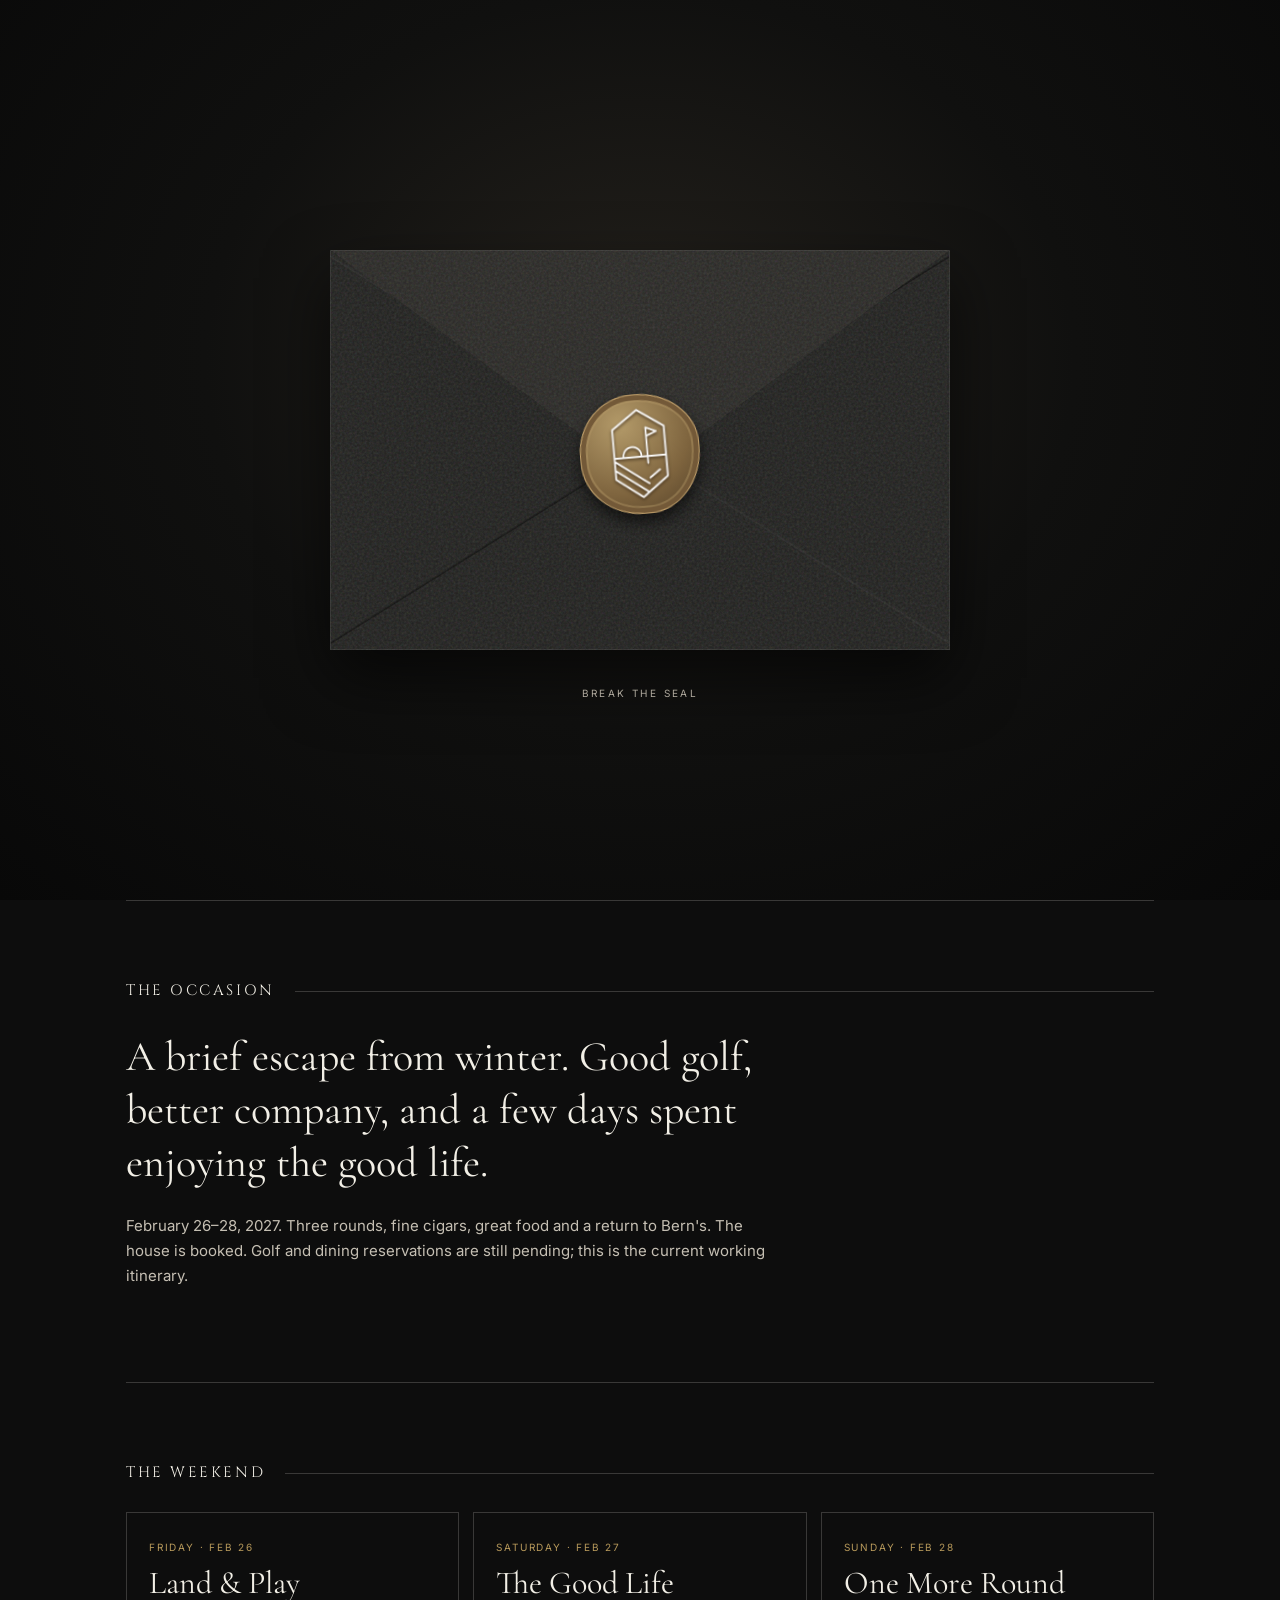
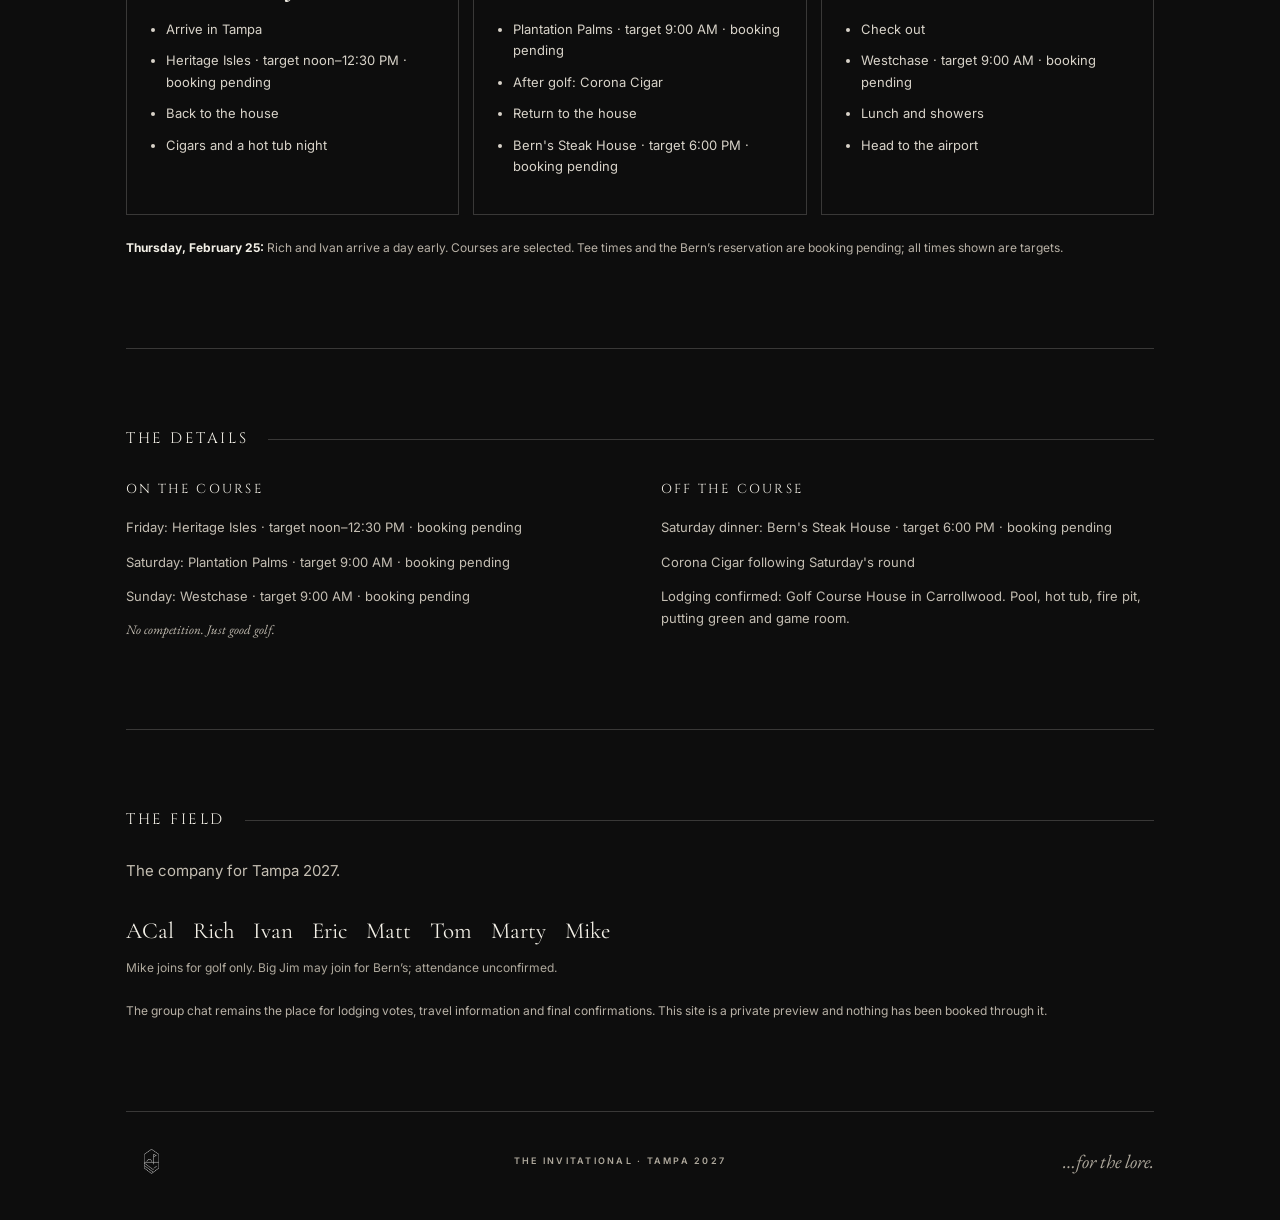
==== index.html @ f351de5d "Add the 19th Hole lore archive and finalize guest details" ====
<!DOCTYPE html>
<html lang="en"><head><meta charset="utf-8"/><meta content="width=device-width, initial-scale=1" name="viewport"/><meta content="#0D0D0D" name="theme-color"/><title>The Invitational · Private Prototype</title><link href="styles.css" rel="stylesheet"/></head><body><section class="intro envelope-intro" id="intro" aria-label="Your invitation">
<div class="envelope-scene">
<div class="envelope" id="envelope"><div class="envelope-back"></div><div class="envelope-flap"></div><div class="envelope-front"></div>
<button class="wax-seal" id="open-envelope" aria-label="Open your invitation" aria-expanded="false" aria-controls="invitation-card"><img src="assets/master-logo-f195ab221714.png" alt="For the Lore Master Logo"/></button></div>
<p class="envelope-hint" id="envelope-hint">Break the seal</p>
<article class="invitation-card" id="invitation-card" tabindex="-1" inert>
<p class="card-salutation" id="card-salutation">Gentlemen,</p>
<p class="card-message">Three rounds. A return to Bern’s.<br/>A few days away with the boys.</p>
<h1>THE INVITATIONAL</h1><p class="card-dates">Tampa · February 26–28, 2027</p>
<p class="card-lore">Another chapter awaits.</p>
<a class="card-explore" href="#invitation">Explore the Weekend <span aria-hidden="true">↗</span></a>
</article></div><noscript><p class="envelope-noscript">Three rounds. A return to Bern’s. A few days away with the boys.<br/><a href="#invitation">Explore the Weekend →</a></p></noscript></section><div aria-hidden="true" id="invitation"></div><section id="invitation-page" aria-label="The Weekend"><div class="shell"><header class="topbar"><a class="brand" href="#invitation"><img alt="" src="assets/master-logo-f195ab221714.png"/><span>For the Lore</span></a><nav aria-label="Main navigation" class="nav"><a aria-current="page" href="#invitation">The Weekend</a><a href="#chronicle">Chronicle</a></nav></header><main><section class="hero"><img alt="For the Lore Master Logo" class="hero-logo" src="assets/master-logo-f195ab221714.png"/><span class="kicker gold">A few days away</span><h1 class="cinzel">THE INVITATIONAL</h1><p class="place cinzel">TAMPA · 2027</p><p class="whisper">…for the lore.</p><p class="scrollhint">February 26–28 · Scroll to explore ↓</p></section><div class="line"></div>
<section class="section"><div class="section-head"><h2>THE OCCASION</h2></div><p class="lead">A brief escape from winter. Good golf, better company, and a few days spent enjoying the good life.</p><p class="sublead">February 26–28, 2027. Three rounds, fine cigars, great food and a return to Bern's. The house is booked. Golf and dining reservations are still pending; this is the current working itinerary.</p></section><div class="line"></div>
<section class="section" id="weekend"><div class="section-head"><h2>THE WEEKEND</h2></div><div class="days"><article class="day"><div class="date">FRIDAY · FEB 26</div><h3>Land &amp; Play</h3><ul><li>Arrive in Tampa</li><li>Heritage Isles · target noon–12:30 PM · booking pending</li><li>Back to the house</li><li>Cigars and a hot tub night</li></ul></article><article class="day"><div class="date">SATURDAY · FEB 27</div><h3>The Good Life</h3><ul><li>Plantation Palms · target 9:00 AM · booking pending</li><li>After golf: Corona Cigar</li><li>Return to the house</li><li>Bern's Steak House · target 6:00 PM · booking pending</li></ul></article><article class="day"><div class="date">SUNDAY · FEB 28</div><h3>One More Round</h3><ul><li>Check out</li><li>Westchase · target 9:00 AM · booking pending</li><li>Lunch and showers</li><li>Head to the airport</li></ul></article></div><p class="note"><strong>Thursday, February 25:</strong> Rich and Ivan arrive a day early. Courses are selected. Tee times and the Bern’s reservation are booking pending; all times shown are targets.</p></section><div class="line"></div>
<section class="section"><div class="section-head"><h2>THE DETAILS</h2></div><div class="overview"><div><h3>ON THE COURSE</h3><p>Friday: Heritage Isles · target noon–12:30 PM · booking pending</p><p>Saturday: Plantation Palms · target 9:00 AM · booking pending</p><p>Sunday: Westchase · target 9:00 AM · booking pending</p><p class="micro">No competition. Just good golf.</p></div><div><h3>OFF THE COURSE</h3><p>Saturday dinner: Bern's Steak House · target 6:00 PM · booking pending</p><p>Corona Cigar following Saturday's round</p><p>Lodging confirmed: Golf Course House in Carrollwood. Pool, hot tub, fire pit, putting green and game room.</p></div></div></section><div class="line"></div>
<section class="section"><div class="section-head"><h2>THE FIELD</h2></div><p class="sublead">The company for Tampa 2027.</p><div class="field"><span>ACal</span><span>Rich</span><span>Ivan</span><span>Eric</span><span>Matt</span><span>Tom</span><span>Marty</span><span>Mike</span><div class="aside">Mike joins for golf only. Big Jim may join for Bern’s; attendance unconfirmed.</div></div><p class="note">The group chat remains the place for lodging votes, travel information and final confirmations. This site is a private preview and nothing has been booked through it.</p></section></main><footer class="footer"><button class="back-nine-seal" type="button" aria-label="For the Lore · tap five times for a little extra"><img src="assets/master-logo-f195ab221714.png" alt=""/></button><span class="secret-status" role="status" aria-live="polite"></span><span class="kicker">THE INVITATIONAL · TAMPA 2027</span><span class="whisper">…for the lore.</span></footer></div></section><div aria-hidden="true" id="chronicle"></div><section aria-label="The Chronicle" class="chronicle chronicle-v2" id="chronicle-page">
<div class="shell">
<header class="topbar"><a class="brand" href="#invitation"><img alt="" src="assets/master-logo-f195ab221714.png"/><span>For the Lore</span></a><nav aria-label="Main navigation" class="nav"><a href="#invitation">The Weekend</a><a aria-current="page" href="#chronicle">Chronicle</a></nav></header>
<main class="chronicle-main">
<header class="chronicle-heading">
<img alt="For the Lore Master Logo" class="chronicle-master" src="assets/master-logo-f195ab221714.png"/>
<h1>The Chronicle</h1>
</header>
<div aria-hidden="true" class="chronicle-rule"><span></span></div>
<div aria-label="Completed golf trips" class="chronicle-timeline">
<article class="chronicle-entry">
<div class="chronicle-datum"><span class="chronicle-year">2026</span><span class="chronicle-city">Tampa</span></div>
<div class="chronicle-details"><div><h2>Courses played</h2><p>Cabot Citrus Farms · Karoo<br/>Lexington Oaks<br/>TPC Tampa Bay</p></div><div><h2>Attendees</h2><p>ACal · Rich · Matt · Tom · Eric · <span class="chronicle-new">Ivan</span><span class="chronicle-guest"> · Mike · Big Jim</span></p></div></div>
</article>
<article class="chronicle-entry">
<div class="chronicle-datum"><span class="chronicle-year">2025</span><span class="chronicle-city">Tampa</span></div>
<div class="chronicle-details"><div><h2>Courses played</h2><p>Dunedin Country Club<br/>Cabot Citrus Farms · Karoo<br/>Fox Hollow Golf Club</p></div><div><h2>Attendees</h2><p>ACal · Rich · Matt · Tom · Eric · Mike · <span class="chronicle-new">Marty Bro</span></p></div></div>
</article>
<article class="chronicle-entry">
<div class="chronicle-datum"><span class="chronicle-year">2024</span><span class="chronicle-city">Tampa</span><span class="chronicle-inaugural">The Inaugural Trip</span></div>
<div class="chronicle-details"><div><h2>Courses played</h2><p>Fox Hollow Golf Club<br/>The Eagles · Lakes<br/>TPC Tampa Bay</p></div><div><h2>Attendees</h2><p><span class="chronicle-new">ACal · Rich · Matt · Tom · Eric · Mike</span></p></div></div>
</article>
</div>
</main>
<footer class="footer"><button class="back-nine-seal" type="button" aria-label="For the Lore · tap five times for a little extra"><img src="assets/master-logo-f195ab221714.png" alt=""/></button><span class="secret-status" role="status" aria-live="polite"></span><span class="kicker">THE CHRONICLE</span></footer>
</div></section><script defer="True" src="main.js"></script></body></html>
---- styles.css ----
@import url('https://fonts.googleapis.com/css2?family=Cinzel:wght@400;500;600&family=Cormorant+Garamond:wght@400;500;600&family=EB+Garamond:ital@0;1&family=Inter:wght@400;500;600&display=swap');
:root{--onyx:#0D0D0D;--ivory:#F2EFE6;--brass:#B89A5B;--muted:#AFA99D;--hairline:rgba(242,239,230,.19)}*{box-sizing:border-box}html{scroll-behavior:smooth}body{margin:0;background:var(--onyx);color:var(--ivory);font:400 15px/1.65 Inter,Arial,sans-serif}button,a{font:inherit}a{color:inherit;text-decoration:none}button{cursor:pointer}a:focus-visible,button:focus-visible{outline:2px solid var(--brass);outline-offset:5px}.serif{font-family:'Cormorant Garamond',Georgia,serif}.cinzel{font-family:Cinzel,Georgia,serif}.whisper{font-family:'EB Garamond',Georgia,serif;font-style:italic}.kicker{text-transform:uppercase;letter-spacing:.25em;font-size:10px;font-weight:600}.gold{color:var(--brass)}.shell{max-width:1080px;margin:auto;padding:0 26px}.topbar{display:flex;justify-content:space-between;align-items:center;padding:24px 0;gap:14px}.brand{display:flex;align-items:center;gap:11px;font-size:11px;letter-spacing:.19em;text-transform:uppercase}.brand img{width:28px;height:28px;object-fit:contain}.nav{display:flex;gap:23px;font-size:11px;text-transform:uppercase;letter-spacing:.15em}.nav a{opacity:.6}.nav a[aria-current=page],.nav a:hover{opacity:1}.hero{min-height:calc(100svh - 76px);display:flex;flex-direction:column;align-items:center;justify-content:center;text-align:center;padding:54px 0 85px;position:relative}.hero::before{content:'';position:absolute;inset:0;pointer-events:none;background:radial-gradient(ellipse at 50% 42%,rgba(191,154,91,.075),transparent 49%)}.hero>*{z-index:1}.hero-logo{width:clamp(125px,22vw,192px);height:auto;filter:drop-shadow(0 10px 40px rgba(255,255,255,.04));margin-bottom:26px}.hero h1{font-size:clamp(30px,5.6vw,68px);font-weight:400;letter-spacing:.11em;line-height:1.25;margin:12px 0 6px}.hero .place{font-size:clamp(15px,2vw,19px);letter-spacing:.37em;margin:9px 0 32px}.hero .whisper{font-size:26px;color:var(--ivory);opacity:.8}.scrollhint{position:absolute;bottom:30px;left:50%;transform:translateX(-50%);font-size:10px;letter-spacing:.22em;color:var(--muted);text-transform:uppercase}.line{height:1px;background:var(--hairline)}.section{padding:78px 0}.section-head{display:flex;align-items:center;gap:20px;margin-bottom:27px}.section-head h2{font-family:Cinzel,Georgia,serif;font-size:15px;font-weight:400;letter-spacing:.17em;margin:0;white-space:nowrap}.section-head:after{content:'';height:1px;background:var(--hairline);flex:1}.lead{font:400 clamp(28px,4vw,42px)/1.26 'Cormorant Garamond',Georgia,serif;max-width:720px;margin:0 0 25px}.sublead{color:#C5BFB3;max-width:640px}.days{display:grid;grid-template-columns:repeat(3,1fr);gap:14px}.day{border:1px solid var(--hairline);padding:26px 22px 27px;min-height:285px}.day .date{font-size:10px;letter-spacing:.18em;color:var(--brass)}.day h3{font:400 32px/1.12 'Cormorant Garamond',Georgia,serif;margin:9px 0 18px}.day ul{margin:0;padding-left:17px;color:#D8D3C9;font-size:13px}.day li{margin:10px 0}.note{font-size:12px;color:#B8B1A6;margin-top:23px}.note strong{color:var(--ivory)}.overview{display:grid;grid-template-columns:1fr 1fr;gap:42px}.overview h3{font-family:Cinzel,Georgia,serif;font-size:13px;letter-spacing:.17em;font-weight:400;margin:0 0 17px}.overview p{margin:0 0 13px;color:#C4BEB3;font-size:13px}.options{display:grid;grid-template-columns:repeat(3,1fr);gap:10px}.option{border-top:1px solid rgba(184,154,91,.55);padding:15px 0}.option b{font-size:12px;color:var(--ivory);font-weight:500}.option span{display:block;color:var(--muted);font-size:12px}.micro{font:italic 22px 'EB Garamond',Georgia,serif;color:var(--ivory)}.field{padding:18px 0 0;display:flex;flex-wrap:wrap;gap:8px 19px}.field span{font:400 23px 'Cormorant Garamond',Georgia,serif}.field .aside{width:100%;font-size:12px;color:var(--muted);margin-top:5px}.footer{display:flex;justify-content:space-between;align-items:center;border-top:1px solid var(--hairline);padding:24px 0 33px;color:var(--muted);gap:12px}.footer .whisper{font-size:19px}.footer .kicker{font-size:9px}.intro{position:fixed;inset:0;background:#080808;z-index:20;display:flex;align-items:center;justify-content:center;text-align:center;transition:opacity .75s ease,visibility .75s ease}.intro.hide{opacity:0;visibility:hidden;pointer-events:none}.intro-content{padding:25px}.intro .trigger{background:none;color:var(--ivory);border:1px solid rgba(242,239,230,.35);padding:15px 24px;letter-spacing:.19em;text-transform:uppercase;font-size:11px;margin-top:32px}.intro .trigger:hover{border-color:var(--brass);color:var(--brass)}.intro-logo{width:115px;height:115px;opacity:.88}.intro-caption{font-size:11px;letter-spacing:.24em;color:#B5AFA4;margin-top:10px}.intro .whisper{font-size:22px}.intro.revealing .intro-logo{animation:logoShow 1.35s ease both}.intro.revealing .intro-caption{opacity:0}.intro.revealing .trigger{opacity:0;pointer-events:none}@keyframes logoShow{0%{opacity:0;transform:scale(.85)}100%{opacity:1;transform:scale(1)}}.chronicle{background:var(--ivory);color:var(--onyx)}.chronicle .nav a{color:var(--onyx)}.chronicle .topbar{border-bottom:1px solid #D5D0C5}.chronicle .section-head:after{background:#CEC7BA}.chronicle .footer{border-color:#D5D0C5;color:#6C685F}.chronicle-hero{text-align:center;padding:75px 0 65px}.chronicle-hero img{width:106px;height:106px}.chronicle-hero h1{font:400 clamp(44px,6vw,68px) 'Cormorant Garamond',Georgia,serif;margin:13px 0 4px}.chronicle-hero p{color:#706B62;font:italic 22px 'EB Garamond',Georgia,serif}.timeline{border-top:1px solid #B9A98F;display:grid;grid-template-columns:repeat(3,minmax(0,1fr));gap:34px;padding-top:34px;margin-bottom:110px}.entry{position:relative;padding-left:4px}.entry:before{content:'';position:absolute;width:1px;background:#B9A98F;height:34px;top:-34px;left:10px}.year{font:400 30px Cinzel,Georgia,serif;letter-spacing:.09em}.city{font:italic 31px 'Cormorant Garamond',Georgia,serif;margin:4px 0 22px}.entry h3{font-size:9px;letter-spacing:.19em;color:#7C756A;font-weight:600;text-transform:uppercase;margin:25px 0 8px}.entry p{font-size:13px;line-height:1.9;margin:0}.entry .attendees{display:flex;flex-wrap:wrap;column-gap:9px}.first{color:#95753C}.legend{color:#786E5D;font-size:11px;margin-bottom:65px}.placeholder{color:#958F84;font-style:italic}.chronicle .brand{color:var(--onyx)}@media(max-width:650px){.shell{padding:0 21px}.topbar{padding:19px 0}.brand span{display:none}.nav{gap:17px;font-size:10px}.hero{min-height:calc(100svh - 65px);padding:40px 0 80px}.hero-logo{width:155px}.hero h1{font-size:clamp(27px,7.2vw,39px);letter-spacing:.075em}.hero .place{font-size:12px;letter-spacing:.25em}.hero .whisper{font-size:22px}.section{padding:53px 0}.days{grid-template-columns:1fr}.day{min-height:0;padding:24px}.day h3{font-size:34px}.overview{grid-template-columns:1fr;gap:30px}.options{grid-template-columns:1fr}.option{padding:11px 0}.chronicle-hero{padding:61px 0 60px}.chronicle-hero img{width:92px;height:92px}.timeline{display:block;border-top:0;border-left:1px solid #B9A98F;margin-left:9px;padding:0 0 0 25px;margin-bottom:65px}.entry{padding:0 0 53px 0}.entry:before{width:11px;height:11px;border-radius:50%;border:1px solid #B89A5B;background:var(--ivory);top:9px;left:-31px}.entry h3{margin:20px 0 6px}.entry .attendees{max-width:310px}.footer{flex-wrap:wrap}.section-head h2{font-size:12px}}@media(prefers-reduced-motion:reduce){*,*:before,*:after{scroll-behavior:auto!important;animation:none!important;transition:none!important}}

/* Self-contained, script-free navigation and reveal fallback */
#invitation-page, #chronicle-page {display:none}
#invitation-page {display:block}
body:has(#chronicle:target) {background:var(--ivory);color:var(--onyx)}
body:has(#chronicle:target) #invitation-page {display:none}
body:has(#chronicle:target) #chronicle-page {display:block}
body:not(:has(#chronicle:target)) #chronicle-page {display:none}
body:has(#invitation:target) .intro, body:has(#chronicle:target) .intro {opacity:0; visibility:hidden;pointer-events:none}
.intro .trigger {display:inline-block; border-radius:0}
#chronicle-page .topbar {border-bottom:1px solid #D5D0C5}
#chronicle-page .section-head:after {background:#CEC7BA}
#chronicle-page .footer {border-color:#D5D0C5;color:#6C685F}
#chronicle-page .nav a, #chronicle-page .brand {color:var(--onyx)}
#chronicle-page .nav a {opacity:.6}
#chronicle-page .nav a[href='#chronicle'] {opacity:1}
#invitation-page .nav a[href='#invitation'] {opacity:1}
body:has(#chronicle:target) .intro {display:none}

/* Chronicle V2: scoped changes, approved Invitation untouched. */
body:has(#chronicle:target){background:#0D0D0D;color:#F2EFE6}
.chronicle-v2{background:#0D0D0D;color:#F2EFE6;min-height:100vh}
.chronicle-v2 .topbar{border-bottom:1px solid rgba(242,239,230,.14)!important}
.chronicle-v2 .brand,.chronicle-v2 .nav a{color:#F2EFE6!important}
.chronicle-v2 .nav a[href="#chronicle"]{opacity:1}
.chronicle-v2 .footer{border-color:rgba(242,239,230,.17)!important;color:#AFA99D!important}
.chronicle-main{max-width:900px;margin:0 auto}
.chronicle-heading{text-align:center;padding:clamp(65px,11vw,124px) 0 62px}
.chronicle-master{display:block;width:clamp(95px,15vw,133px);height:auto;max-height:140px;object-fit:contain;margin:0 auto 33px}
.chronicle-heading h1{font-family:'Cormorant Garamond',Georgia,serif;font-size:clamp(52px,8vw,91px);line-height:1.05;font-weight:400;letter-spacing:-.028em;margin:0;color:#F2EFE6}
.chronicle-whisper{font:italic 23px/1.3 'EB Garamond',Georgia,serif;color:#BEB9AF;margin:17px 0 0;letter-spacing:.005em}
.chronicle-rule{height:1px;background:linear-gradient(to right,transparent 0%,rgba(184,154,91,.7) 12%,rgba(184,154,91,.7) 44%,transparent 44%,transparent 56%,rgba(184,154,91,.7) 56%,rgba(184,154,91,.7) 88%,transparent 100%);max-width:640px;margin:0 auto 58px;position:relative}
.chronicle-rule span{position:absolute;left:50%;top:50%;transform:translate(-50%,-50%);width:7px;height:7px;background:#B89A5B;rotate:45deg}
.chronicle-timeline{border-left:1px solid rgba(184,154,91,.77);margin:0 0 0 76px;padding:0 0 0 53px}
.chronicle-entry{position:relative;display:grid;grid-template-columns:minmax(190px, .7fr) minmax(220px,1fr);gap:28px 50px;padding:0 0 64px;margin-bottom:49px;border-bottom:1px solid rgba(242,239,230,.14)}
.chronicle-entry:last-child{margin-bottom:0;border-bottom:0;padding-bottom:35px}
.chronicle-entry::before{content:'';position:absolute;top:17px;left:-60px;width:11px;height:11px;border-radius:50%;background:#B89A5B;border:2px solid #0D0D0D;outline:1px solid #B89A5B}
.chronicle-datum{display:flex;flex-direction:column;align-items:start;gap:4px}
.chronicle-year{font:400 clamp(52px,6.8vw,84px)/1.04 'Cormorant Garamond',Georgia,serif;letter-spacing:-.015em;color:#F2EFE6}
.chronicle-city{font:400 17px/1.4 Cinzel,Georgia,serif;letter-spacing:.2em;text-transform:uppercase;color:#F2EFE6}
.chronicle-details{display:flex;flex-direction:column;gap:26px;padding-top:10px}
.chronicle-details h2{font:500 10px/1.6 Inter,Arial,sans-serif;letter-spacing:.25em;text-transform:uppercase;color:#B89A5B;margin:0 0 7px}
.chronicle-details p{font:400 clamp(19px,2vw,23px)/1.38 'Cormorant Garamond',Georgia,serif;color:#F2EFE6;margin:0}
.chronicle-v2 .chronicle-guest{color:#A29C91;font-family:'EB Garamond',Georgia,serif;font-style:italic;font-weight:400;white-space:nowrap}
.chronicle-v2 .chronicle-unconfirmed{color:#A29C91;font-style:italic;font-family:'EB Garamond',Georgia,serif;font-size:18px;letter-spacing:0;text-transform:none}
.chronicle-footnote{max-width:730px;margin:35px 0 85px 129px;color:#AAA397;font:400 12px/1.7 Inter,Arial,sans-serif}
.brass-tick{display:inline-block;width:6px;height:6px;border-radius:50%;background:#B89A5B;margin-right:9px;vertical-align:middle}
@media (max-width:700px){
 .chronicle-heading{padding:76px 0 58px}.chronicle-master{width:101px;margin-bottom:30px}.chronicle-heading h1{font-size:clamp(54px,12vw,71px)}.chronicle-whisper{font-size:22px}
 .chronicle-rule{margin-bottom:56px}
 .chronicle-timeline{margin-left:12px;padding-left:29px}
 .chronicle-entry{display:block;padding-bottom:43px;margin-bottom:43px}
 .chronicle-entry::before{top:16px;left:-36px;width:10px;height:10px}
 .chronicle-year{font-size:clamp(62px,16vw,82px)}.chronicle-city{font-size:14px;letter-spacing:.21em;margin-top:3px}
 .chronicle-details{gap:24px;padding-top:33px}
 .chronicle-details h2{font-size:10px;margin-bottom:7px}.chronicle-details p{font-size:24px}
 .chronicle-footnote{margin:28px 0 75px 41px;max-width:310px}
}
@media(max-width:360px){.chronicle-heading h1{font-size:49px}.chronicle-timeline{margin-left:7px;padding-left:24px}.chronicle-entry::before{left:-31px}.chronicle-details p{font-size:22px}}

.chronicle-v2 .chronicle-new{color:#B89A5B}
.chronicle-v2 .chronicle-inaugural{color:#B89A5B;font:italic 400 19px/1.2 'EB Garamond',Georgia,serif;margin-top:5px}
/* Envelope and note card */
.envelope-intro{overflow-y:auto;perspective:1400px;background:radial-gradient(ellipse at 50% 40%,#24211c 0%,#10100f 48%,#080808 100%);padding:32px 20px;display:grid;place-items:center}
.envelope-scene{position:relative;width:min(100%,620px);min-height:540px;display:grid;place-items:center;isolation:isolate}
.envelope{position:absolute;width:100%;aspect-ratio:1.55;filter:drop-shadow(0 28px 32px #0009);transition:transform 1s ease,opacity .8s ease}
.envelope-back,.envelope-front,.envelope-flap{position:absolute;inset:0;background-color:#191918;background-image:url("data:image/svg+xml,%3Csvg viewBox='0 0 180 180' xmlns='http://www.w3.org/2000/svg'%3E%3Cfilter id='n'%3E%3CfeTurbulence type='fractalNoise' baseFrequency='.9' numOctaves='3' stitchTiles='stitch'/%3E%3C/filter%3E%3Crect width='100%25' height='100%25' opacity='.14' filter='url(%23n)'/%3E%3C/svg%3E");border:1px solid #ffffff12}
.envelope-back{border-radius:3px;background-color:#101010}
.envelope-front{clip-path:polygon(0 0,50% 54%,100% 0,100% 100%,0 100%);background-color:#20201e;z-index:2}
.envelope-front:after{content:'';position:absolute;inset:0;background:linear-gradient(32deg,transparent 49.8%,#ffffff0b 50%,transparent 50.3%),linear-gradient(-32deg,transparent 49.8%,#0006 50%,transparent 50.3%)}
.envelope-flap{clip-path:polygon(0 0,100% 0,50% 57%);z-index:3;transform-origin:top;transition:transform .85s ease .2s;backface-visibility:hidden;background-color:#292825}
.wax-seal{position:absolute;z-index:4;left:50%;top:51%;transform:translate(-50%,-50%) rotate(-5deg);width:clamp(88px,19vw,120px);aspect-ratio:1;border:1px solid #c3a16b;border-radius:46% 51% 45% 50% / 48% 44% 53% 46%;background:radial-gradient(circle at 35% 24%,#b39a69,#7e643e 60%,#503e27);box-shadow:inset 0 0 0 5px #735938,inset 0 0 0 7px #b59a6670,0 8px 16px #0009;display:grid;place-items:center;transition:transform .4s ease,opacity .4s ease;padding:17px}
.wax-seal img{display:block;width:100%;height:auto;mix-blend-mode:multiply}
.wax-seal:hover{transform:translate(-50%,-50%) rotate(-5deg) scale(1.045)}
.wax-seal:focus-visible{outline:2px solid var(--ivory);outline-offset:7px}
.envelope-hint{position:absolute;top:calc(50% + min(24vw,225px));font-size:10px;letter-spacing:.24em;text-transform:uppercase;color:#afa99d;transition:opacity .3s}
.invitation-card{position:relative;z-index:5;width:min(100%,470px);padding:48px 26px 40px;background:#eee8da;color:#26251f;box-shadow:0 24px 70px #0008,inset 0 0 0 9px #eee8da,inset 0 0 0 10px #b89a5b66;opacity:0;visibility:hidden;transform:translateY(65px) scale(.9);transition:opacity .8s ease .6s,transform 1s cubic-bezier(.2,.7,.2,1) .5s,visibility 0s .6s;outline:none;text-align:center}
.card-salutation{font:italic 25px 'EB Garamond',Georgia,serif;margin:0 0 28px}
.card-message{font:400 23px/1.45 'Cormorant Garamond',Georgia,serif;margin:0 0 32px}
.invitation-card h1{font:400 clamp(20px,5.4vw,29px)/1.4 Cinzel,Georgia,serif;letter-spacing:.09em;margin:0 0 12px}
.card-dates{font-size:10px;letter-spacing:.12em;text-transform:uppercase;margin:0}
.card-lore{font:italic 23px 'EB Garamond',Georgia,serif;margin:32px 0}
.card-explore{display:inline-block;border-bottom:1px solid #9a7a43;padding:10px 0;font-size:10px;letter-spacing:.15em;text-transform:uppercase}
.card-explore span{margin-left:8px}
.opened .wax-seal{opacity:0;transform:translate(-50%,-30%) rotate(10deg) scale(.8);pointer-events:none}
.opened .envelope-flap{transform:rotateX(180deg)}
.opened .envelope{transform:translateY(85px) scale(.94);opacity:.25;transition-delay:.5s}
.opened .envelope-hint{opacity:0}
.opened .invitation-card{opacity:1;visibility:visible;transform:translateY(0) scale(1)}
.envelope-noscript{position:relative;z-index:6;color:var(--ivory);background:#101010;padding:20px;text-align:center}
.envelope-noscript a{text-decoration:underline}
@media(max-width:480px){.envelope-scene{min-height:510px}.invitation-card{padding:40px 22px 34px}.card-message{font-size:22px}.envelope-hint{top:calc(50% + 34vw)}}
@media(prefers-reduced-motion:reduce){.envelope-intro *{transition-delay:0s!important;transition-duration:0s!important}}
.wax-seal img{mix-blend-mode:normal;filter:drop-shadow(0 1px 1px #3d2c19);width:100%;height:100%;object-fit:contain}
body:has(.envelope-intro):not(:has(#invitation:target)):not(:has(#chronicle:target)){overflow:hidden}
.wax-seal img{transform:scale(1.5)}
.envelope-scene{width:min(620px,calc(100vw - 40px))}
/* On phones, one divider between sections keeps headings uncluttered. */
@media(max-width:650px){.section-head:after{display:none}}

/* The Back Nine */
.back-nine-seal{border:0;background:transparent;padding:8px;display:grid;place-items:center;cursor:pointer;flex-shrink:0}
.back-nine-seal img{width:35px;height:35px;object-fit:contain;opacity:.7;transition:opacity .2s}
.back-nine-seal:hover img{opacity:1}
.secret-status{font-size:11px;color:var(--brass)}
.secret-status:empty{display:none}
.back-nine-shell{max-width:920px;margin:auto;padding:0 26px}
.back-nine-hero{padding:80px 0 60px;text-align:center}
.back-nine-hero img{width:100px;height:100px;object-fit:contain;margin-bottom:25px}
.back-nine-hero h1{font:400 clamp(38px,8vw,72px)/1.2 Cinzel,Georgia,serif;letter-spacing:.06em;margin:18px 0}
.back-nine-hero .whisper{color:var(--muted);font-size:25px}
.back-nine-grid{display:grid;grid-template-columns:1fr 1fr;gap:20px;margin-bottom:75px}
.back-nine-panel{border:1px solid var(--hairline);padding:30px}
.back-nine-panel h2{font:400 30px 'Cormorant Garamond',Georgia,serif;margin:15px 0}
.back-nine-panel p{color:#c5bfb3;font-size:14px}
.back-nine-rounds{padding:0;list-style:none;margin:24px 0 0}
.back-nine-rounds li{padding:14px 0;border-top:1px solid var(--hairline)}
.back-nine-rounds strong{display:block;font-weight:400;color:var(--ivory)}
.back-nine-rounds span{font-size:12px;color:var(--muted)}
@media(max-width:650px){.back-nine-grid{grid-template-columns:1fr}.back-nine-panel{padding:24px}.back-nine-hero{padding:55px 0 35px}.back-nine-shell{padding:0 21px}}

/* The 19th Hole: a typographic flagstick beside a golf-ball e. */
.nineteenth-wordmark{white-space:nowrap;font-size:clamp(30px,7vw,62px)!important}
.hole-flag{display:inline-block;position:relative;width:.26em;color:transparent;margin-left:.025em;margin-right:.04em;vertical-align:baseline}
.hole-flag:before{content:'';position:absolute;left:45%;top:.09em;bottom:.09em;width:1.5px;background:var(--brass);box-shadow:0 .025em 0 #b89a5b}
.hole-flag:after{content:'';position:absolute;left:calc(45% + 1px);top:.1em;width:.26em;height:.19em;background:var(--brass);clip-path:polygon(0 0,100% 32%,0 100%)}
.hole-ball{display:inline-flex;position:relative;align-items:center;justify-content:center;width:.65em;height:.65em;margin-left:.08em;vertical-align:.025em;border-radius:50%;font-size:.8em;line-height:1;letter-spacing:0;text-transform:lowercase;color:#363730;background-color:#e7e4d9;background-image:radial-gradient(circle,#a6a49766 .6px,transparent .9px);background-size:4px 4px;box-shadow:inset -.04em -.06em .08em #99978f,0 .03em .06em #0008}
@media(max-width:360px){.nineteenth-wordmark{font-size:28px!important;letter-spacing:.02em!important}}
.hole-flag{background:radial-gradient(ellipse at center,#b89a5b99 0 43%,transparent 48%) center calc(100% - .035em)/.26em .07em no-repeat}
.hole-ball{width:.8em;height:.8em;vertical-align:-.08em;background-size:5px 5px;background-image:radial-gradient(circle,#a6a49755 .5px,transparent .8px);text-shadow:0 1px #fff8}
/* A separate, restrained emblem leaves the name readable. */
.nineteenth-emblem{display:block;width:85px;height:64px;margin:28px auto 8px;color:var(--brass)}
.back-nine-hero .nineteenth-title{font-size:clamp(30px,7vw,62px);letter-spacing:.04em;margin:14px 0 20px}
.back-nine-hero .nineteenth-tagline{font:500 10px/1.8 Inter,Arial,sans-serif;letter-spacing:.19em;text-transform:uppercase;color:var(--brass);margin:25px auto 0;max-width:290px}

/* Unofficial clubhouse archive */
.lore-layout{display:block;margin-bottom:80px}
.lore-layout .back-nine-rounds{display:grid;grid-template-columns:repeat(3,minmax(0,1fr));gap:22px}
.lore-heading{margin-bottom:35px}
.lore-heading h2{font:400 clamp(34px,6vw,48px)/1.2 'Cormorant Garamond',Georgia,serif;margin:14px 0}
.lore-heading>.whisper{color:var(--muted);font-size:22px;margin:0}
.lore-stories{display:grid;grid-template-columns:1fr 1fr;column-gap:45px}
.lore-story{border-top:1px solid var(--hairline);padding:30px 0 35px}
.lore-feature{grid-column:1/-1;border-top-color:#b89a5b77;max-width:100%}
.lore-label{font:500 9px/1.8 Inter,Arial,sans-serif;letter-spacing:.15em;text-transform:uppercase;color:var(--brass)}
.lore-story h3,.legend-grid h3{font:400 30px/1.2 'Cormorant Garamond',Georgia,serif;margin:13px 0 16px}
.lore-story p{font-size:14px;line-height:1.85;color:#bcb6aa;max-width:700px;margin:0 0 14px}
.lore-story .lore-punchline{font:italic 23px/1.4 'EB Garamond',Georgia,serif;color:var(--ivory);margin:18px 0 0}
.lore-traditions{border-top:1px solid #b89a5b77;margin:38px 0 75px;padding-top:45px}
.legend-grid{display:grid;grid-template-columns:repeat(3,minmax(0,1fr));gap:30px}
.legend-number{font:400 15px Cinzel,Georgia,serif;color:var(--brass)}
.legend-grid h3{font-size:26px}
.legend-grid p{font-size:13px;line-height:1.8;color:var(--muted)}
@media(max-width:650px){.lore-layout{margin-bottom:55px}.lore-layout .back-nine-rounds,.lore-stories,.legend-grid{grid-template-columns:1fr}.lore-layout .back-nine-rounds{gap:0}.lore-feature{grid-column:auto}.lore-story{padding:25px 0 30px}.legend-grid{gap:25px}.legend-grid article+article{border-top:1px solid var(--hairline);padding-top:25px}.lore-traditions{margin-top:20px}.lore-heading{margin-bottom:25px}}
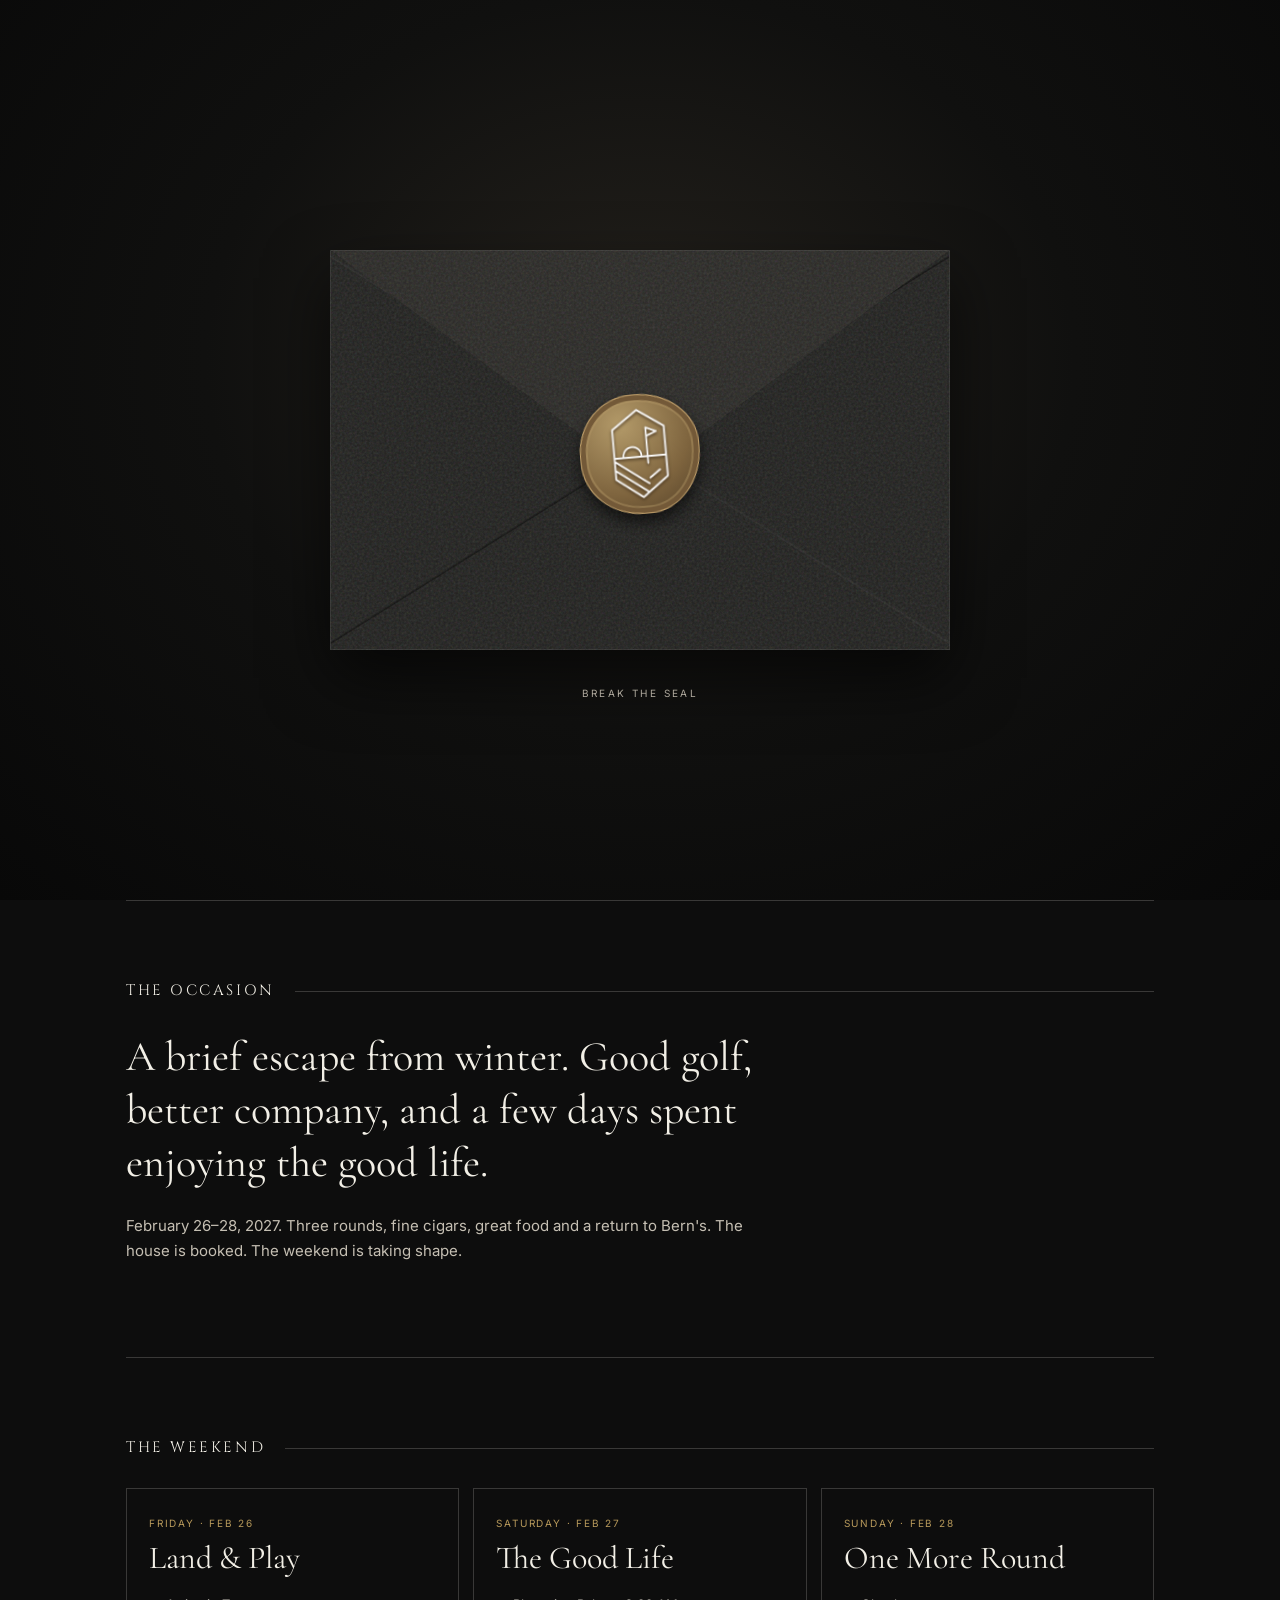
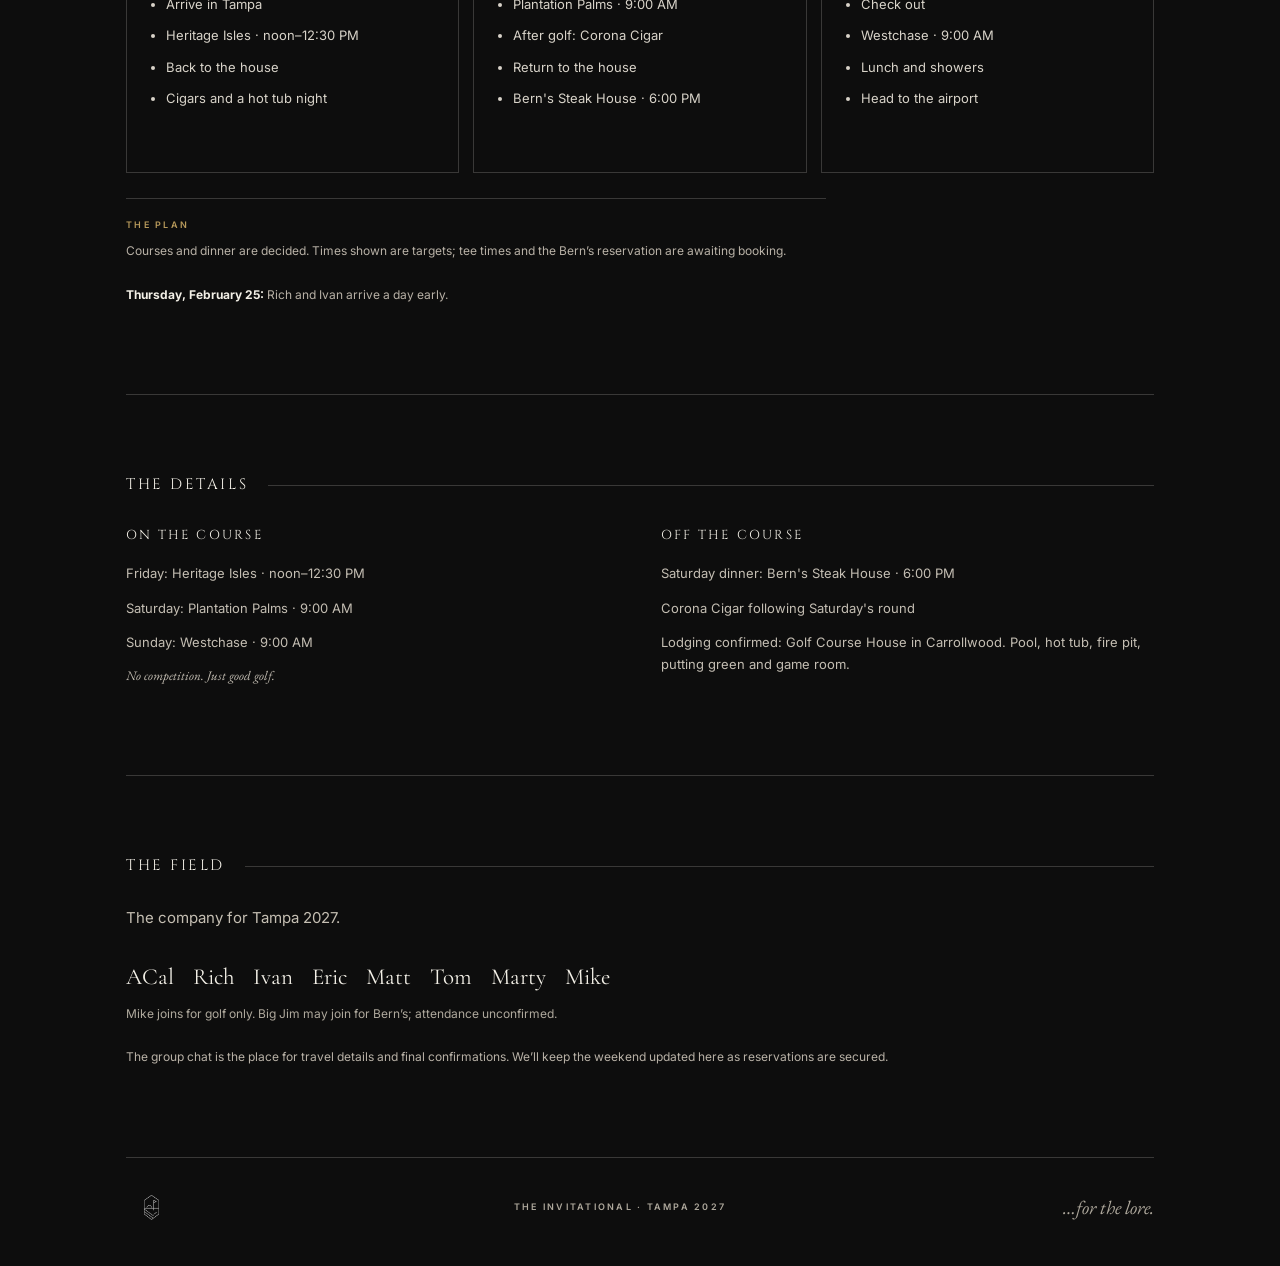
==== commit 39addadc: "Simplify weekend itinerary and consolidate booking status" ====
--- a/index.html
+++ b/index.html
@@ -11,10 +11,10 @@
 <p class="card-lore">Another chapter awaits.</p>
 <a class="card-explore" href="#invitation">Explore the Weekend <span aria-hidden="true">↗</span></a>
 </article></div><noscript><p class="envelope-noscript">Three rounds. A return to Bern’s. A few days away with the boys.<br/><a href="#invitation">Explore the Weekend →</a></p></noscript></section><div aria-hidden="true" id="invitation"></div><section id="invitation-page" aria-label="The Weekend"><div class="shell"><header class="topbar"><a class="brand" href="#invitation"><img alt="" src="assets/master-logo-f195ab221714.png"/><span>For the Lore</span></a><nav aria-label="Main navigation" class="nav"><a aria-current="page" href="#invitation">The Weekend</a><a href="#chronicle">Chronicle</a></nav></header><main><section class="hero"><img alt="For the Lore Master Logo" class="hero-logo" src="assets/master-logo-f195ab221714.png"/><span class="kicker gold">A few days away</span><h1 class="cinzel">THE INVITATIONAL</h1><p class="place cinzel">TAMPA · 2027</p><p class="whisper">…for the lore.</p><p class="scrollhint">February 26–28 · Scroll to explore ↓</p></section><div class="line"></div>
-<section class="section"><div class="section-head"><h2>THE OCCASION</h2></div><p class="lead">A brief escape from winter. Good golf, better company, and a few days spent enjoying the good life.</p><p class="sublead">February 26–28, 2027. Three rounds, fine cigars, great food and a return to Bern's. The house is booked. Golf and dining reservations are still pending; this is the current working itinerary.</p></section><div class="line"></div>
-<section class="section" id="weekend"><div class="section-head"><h2>THE WEEKEND</h2></div><div class="days"><article class="day"><div class="date">FRIDAY · FEB 26</div><h3>Land &amp; Play</h3><ul><li>Arrive in Tampa</li><li>Heritage Isles · target noon–12:30 PM · booking pending</li><li>Back to the house</li><li>Cigars and a hot tub night</li></ul></article><article class="day"><div class="date">SATURDAY · FEB 27</div><h3>The Good Life</h3><ul><li>Plantation Palms · target 9:00 AM · booking pending</li><li>After golf: Corona Cigar</li><li>Return to the house</li><li>Bern's Steak House · target 6:00 PM · booking pending</li></ul></article><article class="day"><div class="date">SUNDAY · FEB 28</div><h3>One More Round</h3><ul><li>Check out</li><li>Westchase · target 9:00 AM · booking pending</li><li>Lunch and showers</li><li>Head to the airport</li></ul></article></div><p class="note"><strong>Thursday, February 25:</strong> Rich and Ivan arrive a day early. Courses are selected. Tee times and the Bern’s reservation are booking pending; all times shown are targets.</p></section><div class="line"></div>
-<section class="section"><div class="section-head"><h2>THE DETAILS</h2></div><div class="overview"><div><h3>ON THE COURSE</h3><p>Friday: Heritage Isles · target noon–12:30 PM · booking pending</p><p>Saturday: Plantation Palms · target 9:00 AM · booking pending</p><p>Sunday: Westchase · target 9:00 AM · booking pending</p><p class="micro">No competition. Just good golf.</p></div><div><h3>OFF THE COURSE</h3><p>Saturday dinner: Bern's Steak House · target 6:00 PM · booking pending</p><p>Corona Cigar following Saturday's round</p><p>Lodging confirmed: Golf Course House in Carrollwood. Pool, hot tub, fire pit, putting green and game room.</p></div></div></section><div class="line"></div>
-<section class="section"><div class="section-head"><h2>THE FIELD</h2></div><p class="sublead">The company for Tampa 2027.</p><div class="field"><span>ACal</span><span>Rich</span><span>Ivan</span><span>Eric</span><span>Matt</span><span>Tom</span><span>Marty</span><span>Mike</span><div class="aside">Mike joins for golf only. Big Jim may join for Bern’s; attendance unconfirmed.</div></div><p class="note">The group chat remains the place for lodging votes, travel information and final confirmations. This site is a private preview and nothing has been booked through it.</p></section></main><footer class="footer"><button class="back-nine-seal" type="button" aria-label="For the Lore · tap five times for a little extra"><img src="assets/master-logo-f195ab221714.png" alt=""/></button><span class="secret-status" role="status" aria-live="polite"></span><span class="kicker">THE INVITATIONAL · TAMPA 2027</span><span class="whisper">…for the lore.</span></footer></div></section><div aria-hidden="true" id="chronicle"></div><section aria-label="The Chronicle" class="chronicle chronicle-v2" id="chronicle-page">
+<section class="section"><div class="section-head"><h2>THE OCCASION</h2></div><p class="lead">A brief escape from winter. Good golf, better company, and a few days spent enjoying the good life.</p><p class="sublead">February 26–28, 2027. Three rounds, fine cigars, great food and a return to Bern's. The house is booked. The weekend is taking shape.</p></section><div class="line"></div>
+<section class="section" id="weekend"><div class="section-head"><h2>THE WEEKEND</h2></div><div class="days"><article class="day"><div class="date">FRIDAY · FEB 26</div><h3>Land &amp; Play</h3><ul><li>Arrive in Tampa</li><li>Heritage Isles · noon–12:30 PM</li><li>Back to the house</li><li>Cigars and a hot tub night</li></ul></article><article class="day"><div class="date">SATURDAY · FEB 27</div><h3>The Good Life</h3><ul><li>Plantation Palms · 9:00 AM</li><li>After golf: Corona Cigar</li><li>Return to the house</li><li>Bern's Steak House · 6:00 PM</li></ul></article><article class="day"><div class="date">SUNDAY · FEB 28</div><h3>One More Round</h3><ul><li>Check out</li><li>Westchase · 9:00 AM</li><li>Lunch and showers</li><li>Head to the airport</li></ul></article></div><p class="booking-note"><span class="kicker gold">The plan</span>Courses and dinner are decided. Times shown are targets; tee times and the Bern’s reservation are awaiting booking.</p><p class="note"><strong>Thursday, February 25:</strong> Rich and Ivan arrive a day early.</p></section><div class="line"></div>
+<section class="section"><div class="section-head"><h2>THE DETAILS</h2></div><div class="overview"><div><h3>ON THE COURSE</h3><p>Friday: Heritage Isles · noon–12:30 PM</p><p>Saturday: Plantation Palms · 9:00 AM</p><p>Sunday: Westchase · 9:00 AM</p><p class="micro">No competition. Just good golf.</p></div><div><h3>OFF THE COURSE</h3><p>Saturday dinner: Bern's Steak House · 6:00 PM</p><p>Corona Cigar following Saturday's round</p><p>Lodging confirmed: Golf Course House in Carrollwood. Pool, hot tub, fire pit, putting green and game room.</p></div></div></section><div class="line"></div>
+<section class="section"><div class="section-head"><h2>THE FIELD</h2></div><p class="sublead">The company for Tampa 2027.</p><div class="field"><span>ACal</span><span>Rich</span><span>Ivan</span><span>Eric</span><span>Matt</span><span>Tom</span><span>Marty</span><span>Mike</span><div class="aside">Mike joins for golf only. Big Jim may join for Bern’s; attendance unconfirmed.</div></div><p class="note">The group chat is the place for travel details and final confirmations. We’ll keep the weekend updated here as reservations are secured.</p></section></main><footer class="footer"><button class="back-nine-seal" type="button" aria-label="For the Lore · tap five times for a little extra"><img src="assets/master-logo-f195ab221714.png" alt=""/></button><span class="secret-status" role="status" aria-live="polite"></span><span class="kicker">THE INVITATIONAL · TAMPA 2027</span><span class="whisper">…for the lore.</span></footer></div></section><div aria-hidden="true" id="chronicle"></div><section aria-label="The Chronicle" class="chronicle chronicle-v2" id="chronicle-page">
 <div class="shell">
 <header class="topbar"><a class="brand" href="#invitation"><img alt="" src="assets/master-logo-f195ab221714.png"/><span>For the Lore</span></a><nav aria-label="Main navigation" class="nav"><a href="#invitation">The Weekend</a><a aria-current="page" href="#chronicle">Chronicle</a></nav></header>
 <main class="chronicle-main">
--- a/styles.css
+++ b/styles.css
@@ -154,3 +154,15 @@
 .legend-grid h3{font-size:26px}
 .legend-grid p{font-size:13px;line-height:1.8;color:var(--muted)}
 @media(max-width:650px){.lore-layout{margin-bottom:55px}.lore-layout .back-nine-rounds,.lore-stories,.legend-grid{grid-template-columns:1fr}.lore-layout .back-nine-rounds{gap:0}.lore-feature{grid-column:auto}.lore-story{padding:25px 0 30px}.legend-grid{gap:25px}.legend-grid article+article{border-top:1px solid var(--hairline);padding-top:25px}.lore-traditions{margin-top:20px}.lore-heading{margin-bottom:25px}}
+
+/* Daily groups, keeping the two-person pairings together. */
+.pairing-rounds{display:grid;grid-template-columns:repeat(3,minmax(0,1fr));gap:28px;margin-top:30px}
+.pairing-round h3{font:400 29px 'Cormorant Garamond',Georgia,serif;margin:0 0 4px}
+.pairing-round .pairing-course{font-size:11px;color:var(--muted);margin:0 0 24px}
+.pairing-group{border-top:1px solid var(--hairline);padding:18px 0 5px}
+.pairing-group h4{font:500 10px Inter,Arial,sans-serif;letter-spacing:.16em;text-transform:uppercase;color:var(--brass);margin:0 0 12px}
+.pairing-group p{font-size:15px;color:var(--ivory);line-height:1.9;margin:0 0 15px}
+@media(max-width:650px){.pairing-rounds{grid-template-columns:1fr;gap:30px}.pairing-round+.pairing-round{border-top:1px solid #b89a5b66;padding-top:25px}.pairing-round .pairing-course{margin-bottom:20px}}
+
+.booking-note{margin:25px 0 0;padding:18px 0 0;border-top:1px solid var(--hairline);font-size:12px;line-height:1.8;color:#b8b1a6;max-width:700px}
+.booking-note .kicker{display:block;margin-bottom:7px;font-size:9px}
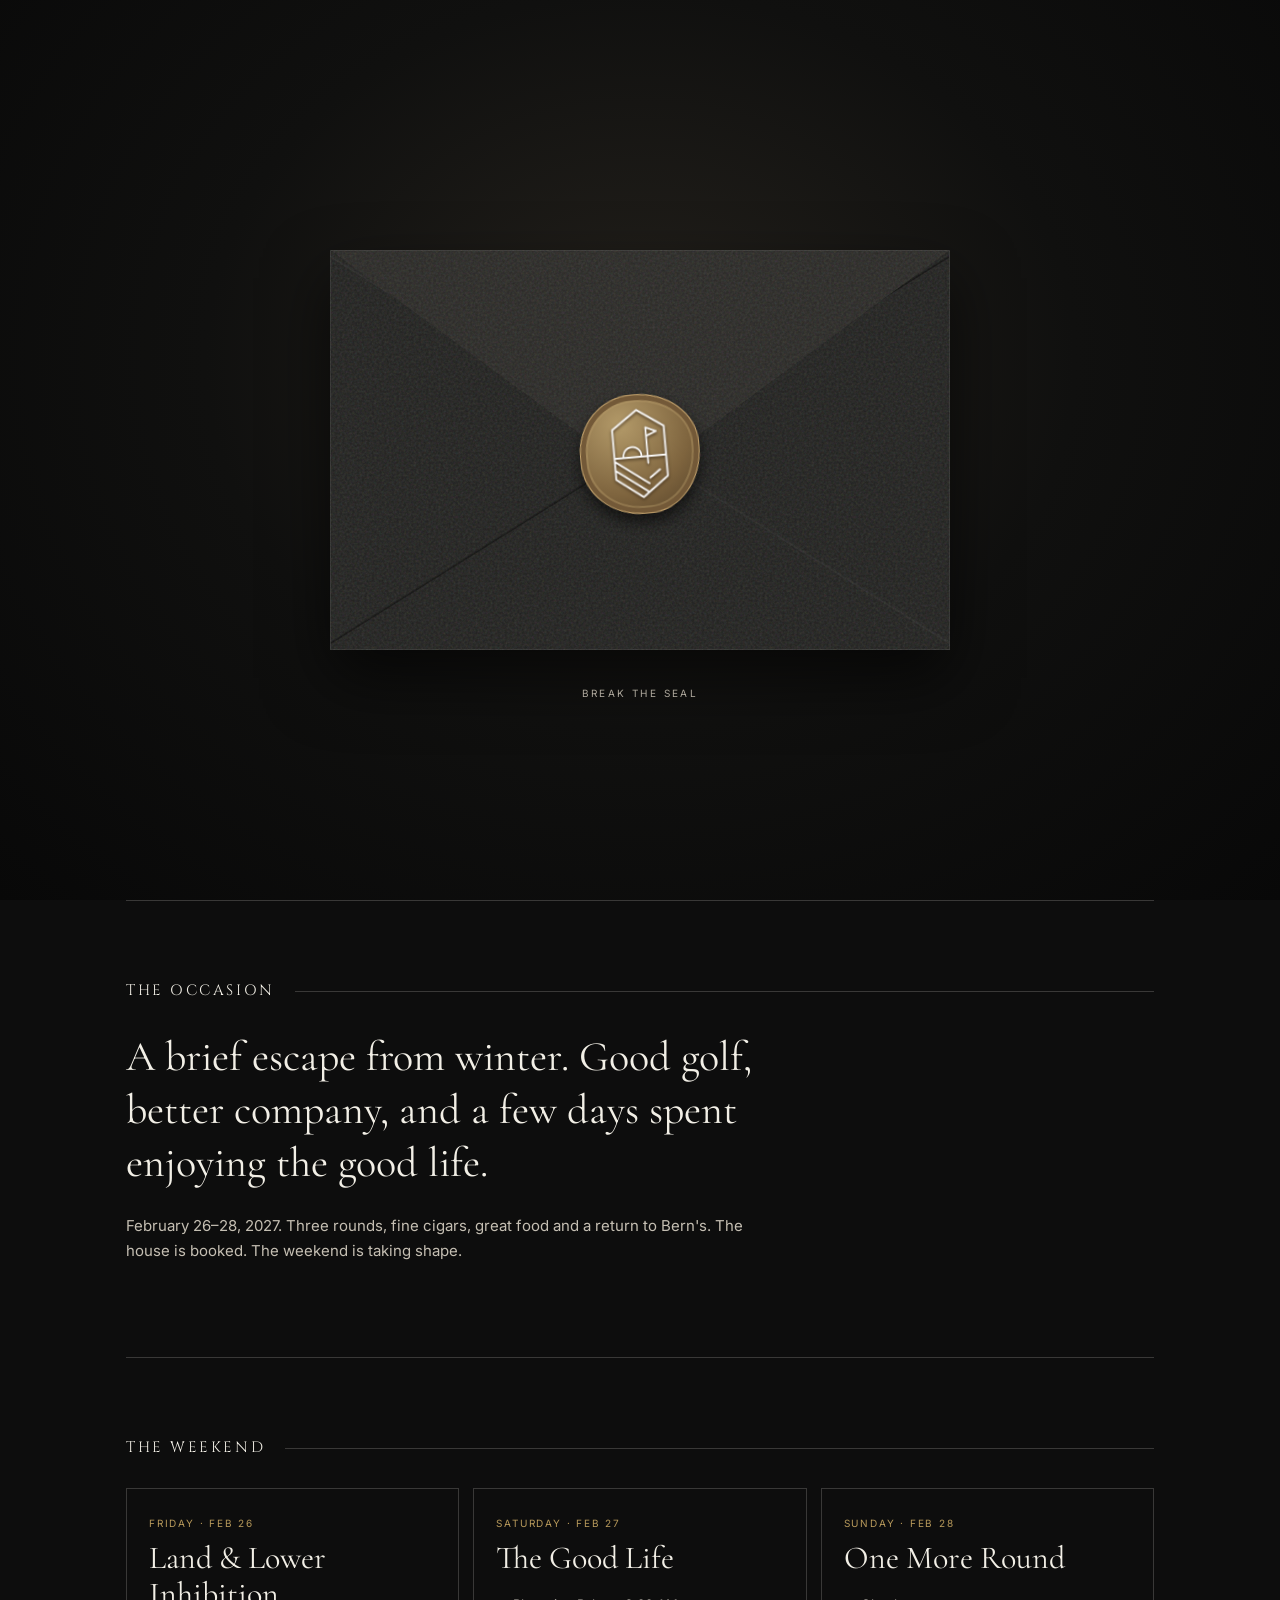
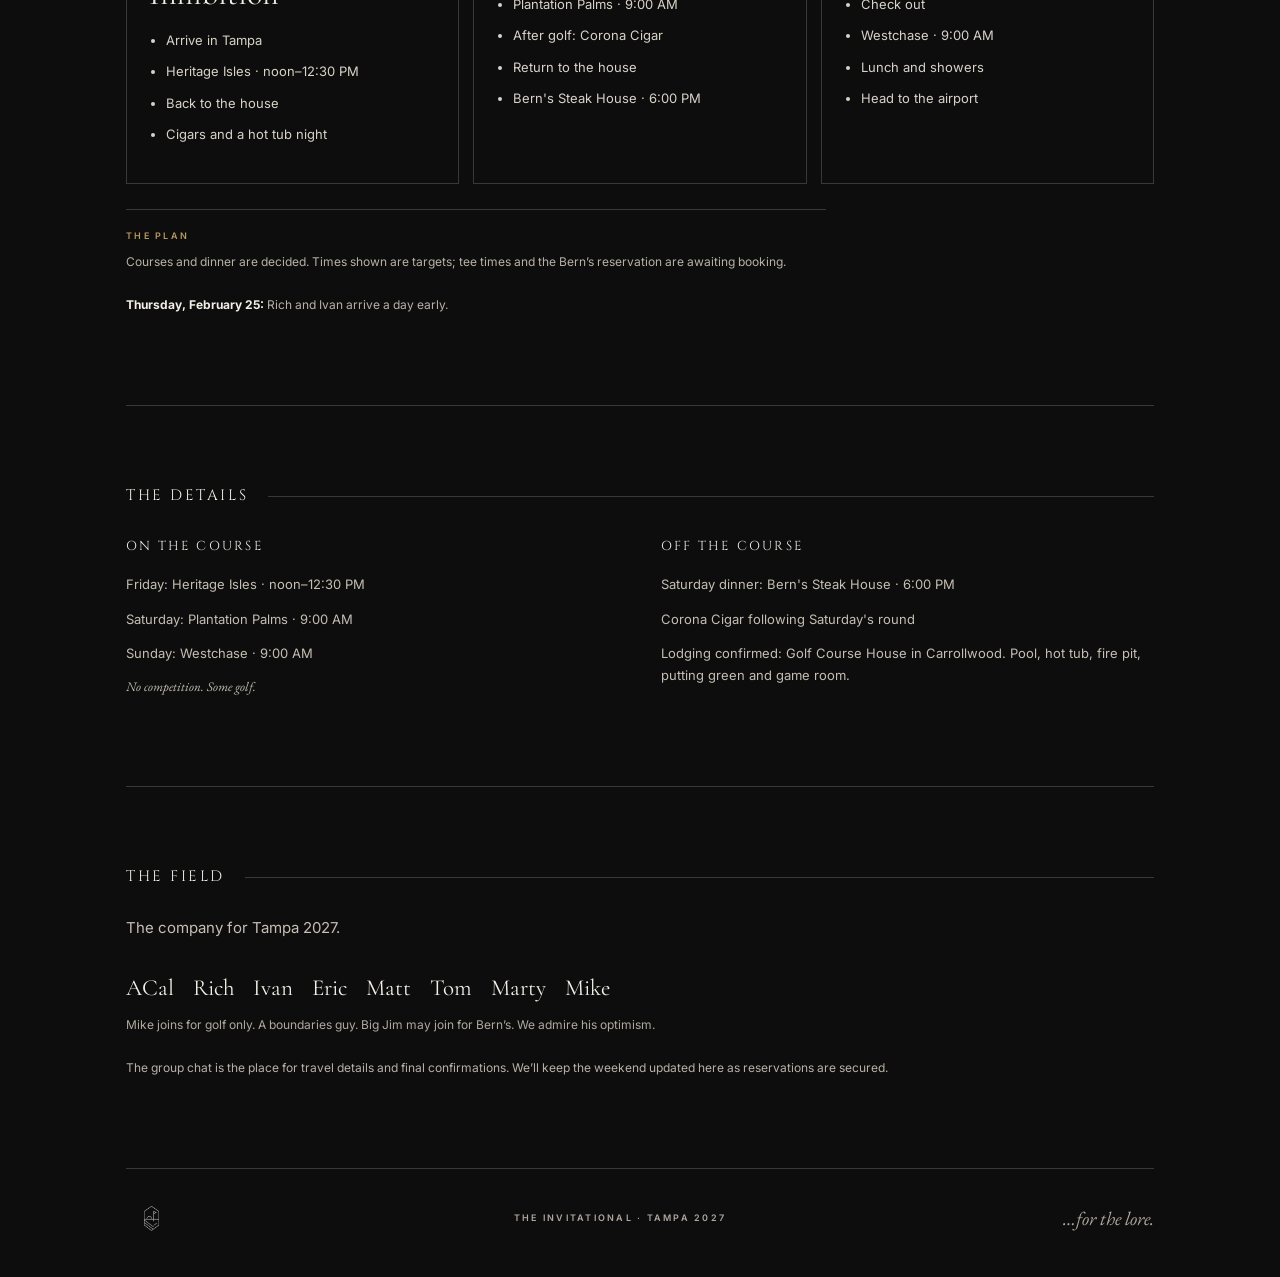
==== commit 3d4b4767: "Add approved group humor to weekend copy" ====
--- a/index.html
+++ b/index.html
@@ -12,9 +12,9 @@
 <a class="card-explore" href="#invitation">Explore the Weekend <span aria-hidden="true">↗</span></a>
 </article></div><noscript><p class="envelope-noscript">Three rounds. A return to Bern’s. A few days away with the boys.<br/><a href="#invitation">Explore the Weekend →</a></p></noscript></section><div aria-hidden="true" id="invitation"></div><section id="invitation-page" aria-label="The Weekend"><div class="shell"><header class="topbar"><a class="brand" href="#invitation"><img alt="" src="assets/master-logo-f195ab221714.png"/><span>For the Lore</span></a><nav aria-label="Main navigation" class="nav"><a aria-current="page" href="#invitation">The Weekend</a><a href="#chronicle">Chronicle</a></nav></header><main><section class="hero"><img alt="For the Lore Master Logo" class="hero-logo" src="assets/master-logo-f195ab221714.png"/><span class="kicker gold">A few days away</span><h1 class="cinzel">THE INVITATIONAL</h1><p class="place cinzel">TAMPA · 2027</p><p class="whisper">…for the lore.</p><p class="scrollhint">February 26–28 · Scroll to explore ↓</p></section><div class="line"></div>
 <section class="section"><div class="section-head"><h2>THE OCCASION</h2></div><p class="lead">A brief escape from winter. Good golf, better company, and a few days spent enjoying the good life.</p><p class="sublead">February 26–28, 2027. Three rounds, fine cigars, great food and a return to Bern's. The house is booked. The weekend is taking shape.</p></section><div class="line"></div>
-<section class="section" id="weekend"><div class="section-head"><h2>THE WEEKEND</h2></div><div class="days"><article class="day"><div class="date">FRIDAY · FEB 26</div><h3>Land &amp; Play</h3><ul><li>Arrive in Tampa</li><li>Heritage Isles · noon–12:30 PM</li><li>Back to the house</li><li>Cigars and a hot tub night</li></ul></article><article class="day"><div class="date">SATURDAY · FEB 27</div><h3>The Good Life</h3><ul><li>Plantation Palms · 9:00 AM</li><li>After golf: Corona Cigar</li><li>Return to the house</li><li>Bern's Steak House · 6:00 PM</li></ul></article><article class="day"><div class="date">SUNDAY · FEB 28</div><h3>One More Round</h3><ul><li>Check out</li><li>Westchase · 9:00 AM</li><li>Lunch and showers</li><li>Head to the airport</li></ul></article></div><p class="booking-note"><span class="kicker gold">The plan</span>Courses and dinner are decided. Times shown are targets; tee times and the Bern’s reservation are awaiting booking.</p><p class="note"><strong>Thursday, February 25:</strong> Rich and Ivan arrive a day early.</p></section><div class="line"></div>
-<section class="section"><div class="section-head"><h2>THE DETAILS</h2></div><div class="overview"><div><h3>ON THE COURSE</h3><p>Friday: Heritage Isles · noon–12:30 PM</p><p>Saturday: Plantation Palms · 9:00 AM</p><p>Sunday: Westchase · 9:00 AM</p><p class="micro">No competition. Just good golf.</p></div><div><h3>OFF THE COURSE</h3><p>Saturday dinner: Bern's Steak House · 6:00 PM</p><p>Corona Cigar following Saturday's round</p><p>Lodging confirmed: Golf Course House in Carrollwood. Pool, hot tub, fire pit, putting green and game room.</p></div></div></section><div class="line"></div>
-<section class="section"><div class="section-head"><h2>THE FIELD</h2></div><p class="sublead">The company for Tampa 2027.</p><div class="field"><span>ACal</span><span>Rich</span><span>Ivan</span><span>Eric</span><span>Matt</span><span>Tom</span><span>Marty</span><span>Mike</span><div class="aside">Mike joins for golf only. Big Jim may join for Bern’s; attendance unconfirmed.</div></div><p class="note">The group chat is the place for travel details and final confirmations. We’ll keep the weekend updated here as reservations are secured.</p></section></main><footer class="footer"><button class="back-nine-seal" type="button" aria-label="For the Lore · tap five times for a little extra"><img src="assets/master-logo-f195ab221714.png" alt=""/></button><span class="secret-status" role="status" aria-live="polite"></span><span class="kicker">THE INVITATIONAL · TAMPA 2027</span><span class="whisper">…for the lore.</span></footer></div></section><div aria-hidden="true" id="chronicle"></div><section aria-label="The Chronicle" class="chronicle chronicle-v2" id="chronicle-page">
+<section class="section" id="weekend"><div class="section-head"><h2>THE WEEKEND</h2></div><div class="days"><article class="day"><div class="date">FRIDAY · FEB 26</div><h3>Land &amp; Lower Inhibition</h3><ul><li>Arrive in Tampa</li><li>Heritage Isles · noon–12:30 PM</li><li>Back to the house</li><li>Cigars and a hot tub night</li></ul></article><article class="day"><div class="date">SATURDAY · FEB 27</div><h3>The Good Life</h3><ul><li>Plantation Palms · 9:00 AM</li><li>After golf: Corona Cigar</li><li>Return to the house</li><li>Bern's Steak House · 6:00 PM</li></ul></article><article class="day"><div class="date">SUNDAY · FEB 28</div><h3>One More Round</h3><ul><li>Check out</li><li>Westchase · 9:00 AM</li><li>Lunch and showers</li><li>Head to the airport</li></ul></article></div><p class="booking-note"><span class="kicker gold">The plan</span>Courses and dinner are decided. Times shown are targets; tee times and the Bern’s reservation are awaiting booking.</p><p class="note"><strong>Thursday, February 25:</strong> Rich and Ivan arrive a day early.</p></section><div class="line"></div>
+<section class="section"><div class="section-head"><h2>THE DETAILS</h2></div><div class="overview"><div><h3>ON THE COURSE</h3><p>Friday: Heritage Isles · noon–12:30 PM</p><p>Saturday: Plantation Palms · 9:00 AM</p><p>Sunday: Westchase · 9:00 AM</p><p class="micro">No competition. Some golf.</p></div><div><h3>OFF THE COURSE</h3><p>Saturday dinner: Bern's Steak House · 6:00 PM</p><p>Corona Cigar following Saturday's round</p><p>Lodging confirmed: Golf Course House in Carrollwood. Pool, hot tub, fire pit, putting green and game room.</p></div></div></section><div class="line"></div>
+<section class="section"><div class="section-head"><h2>THE FIELD</h2></div><p class="sublead">The company for Tampa 2027.</p><div class="field"><span>ACal</span><span>Rich</span><span>Ivan</span><span>Eric</span><span>Matt</span><span>Tom</span><span>Marty</span><span>Mike</span><div class="aside">Mike joins for golf only. A boundaries guy. Big Jim may join for Bern’s. We admire his optimism.</div></div><p class="note">The group chat is the place for travel details and final confirmations. We’ll keep the weekend updated here as reservations are secured.</p></section></main><footer class="footer"><button class="back-nine-seal" type="button" aria-label="For the Lore · tap five times for a little extra"><img src="assets/master-logo-f195ab221714.png" alt=""/></button><span class="secret-status" role="status" aria-live="polite"></span><span class="kicker">THE INVITATIONAL · TAMPA 2027</span><span class="whisper">…for the lore.</span></footer></div></section><div aria-hidden="true" id="chronicle"></div><section aria-label="The Chronicle" class="chronicle chronicle-v2" id="chronicle-page">
 <div class="shell">
 <header class="topbar"><a class="brand" href="#invitation"><img alt="" src="assets/master-logo-f195ab221714.png"/><span>For the Lore</span></a><nav aria-label="Main navigation" class="nav"><a href="#invitation">The Weekend</a><a aria-current="page" href="#chronicle">Chronicle</a></nav></header>
 <main class="chronicle-main">
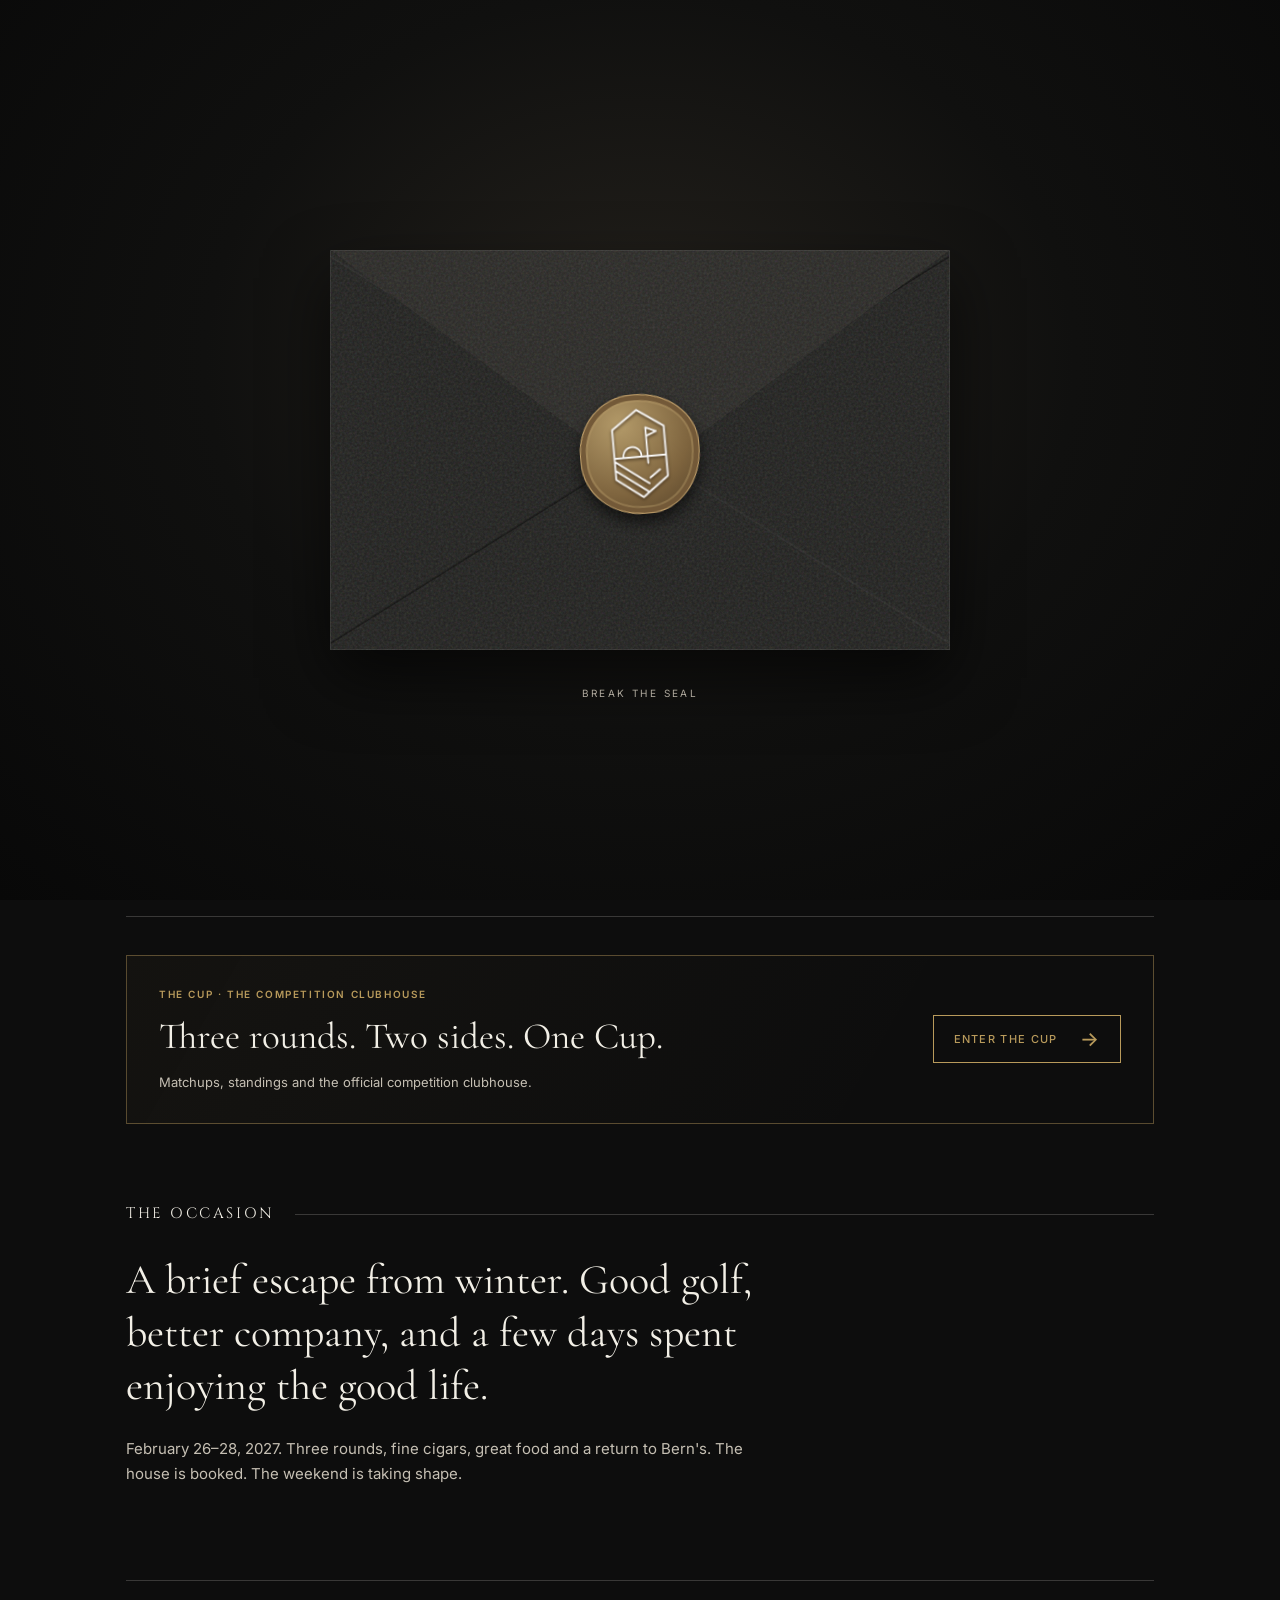
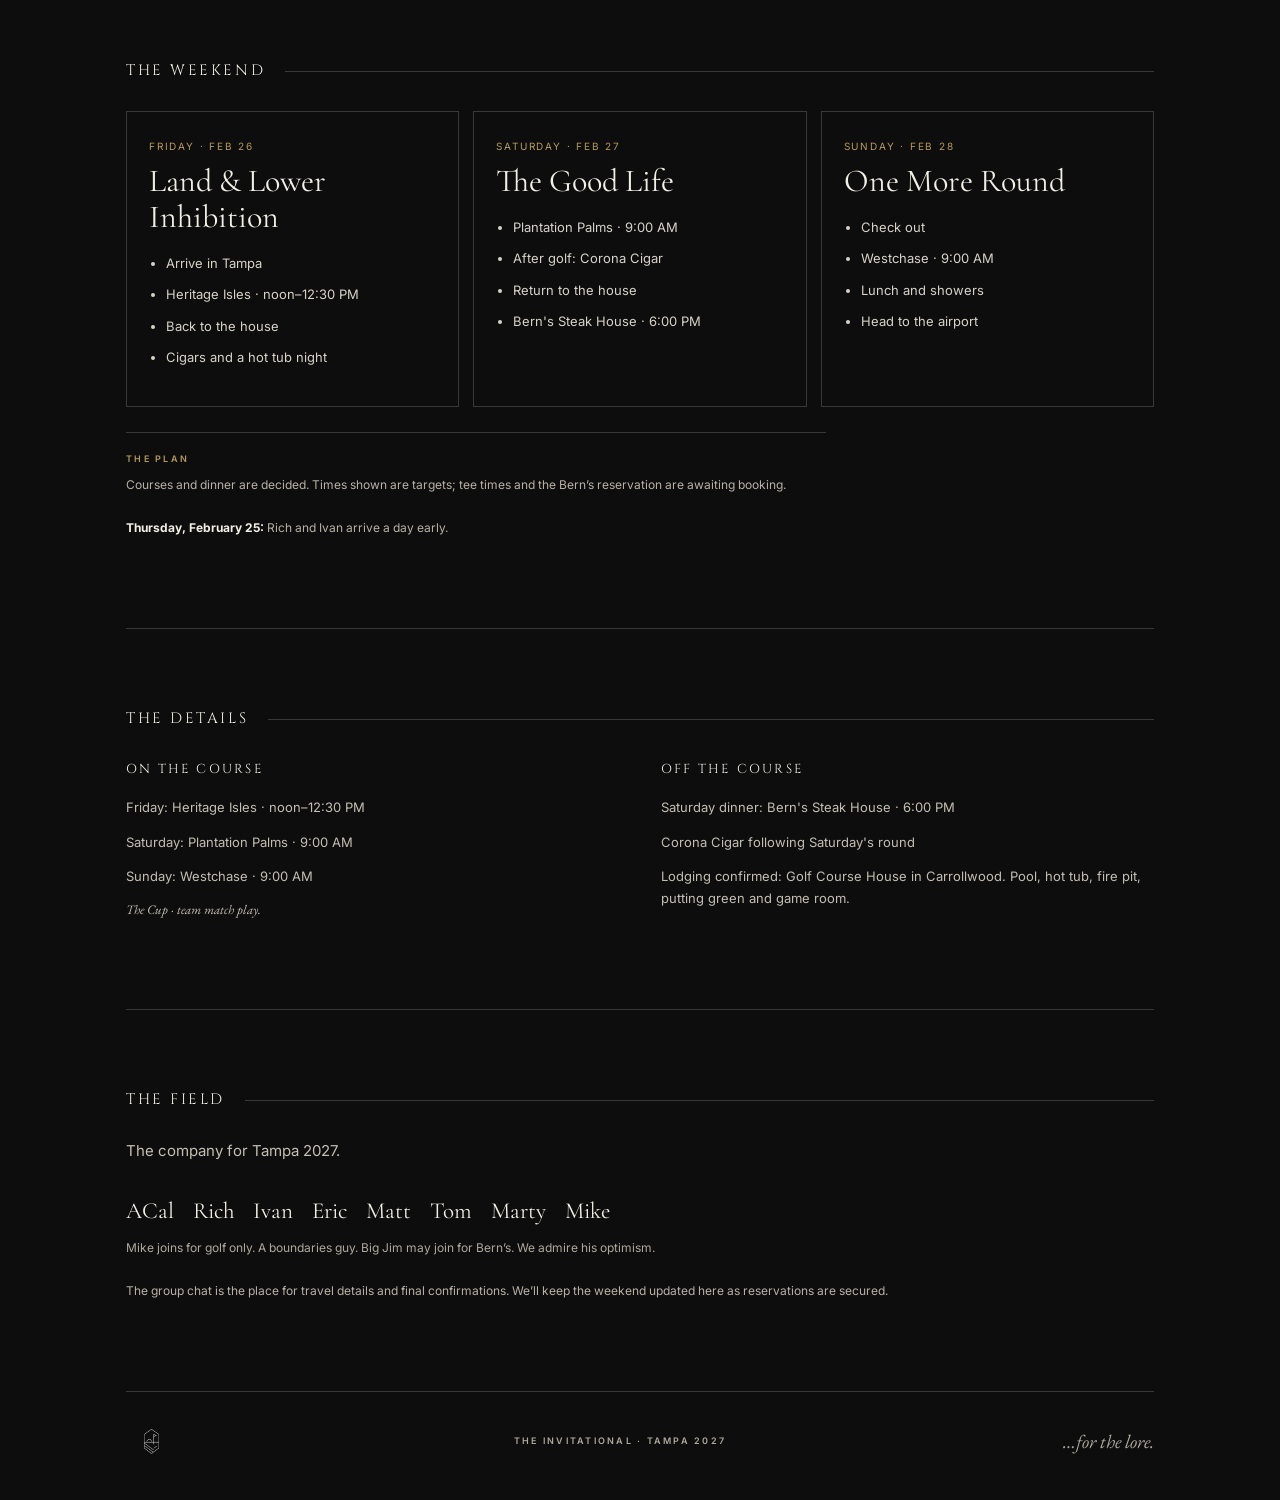
==== commit a8f8d8e0: "Add The Cup entrances to Invitational navigation and homepage" ====
--- a/index.html
+++ b/index.html
@@ -1,5 +1,5 @@
 <!DOCTYPE html>
-<html lang="en"><head><meta charset="utf-8"/><meta content="width=device-width, initial-scale=1" name="viewport"/><meta content="#0D0D0D" name="theme-color"/><title>The Invitational · Private Prototype</title><link href="styles.css" rel="stylesheet"/></head><body><section class="intro envelope-intro" id="intro" aria-label="Your invitation">
+<html lang="en"><head><meta charset="utf-8"/><meta content="width=device-width, initial-scale=1" name="viewport"/><meta content="#0D0D0D" name="theme-color"/><title>The Invitational · Tampa 2027</title><link href="styles.css" rel="stylesheet"/><meta name="description" content="Three rounds. A return to Bern’s. Another chapter awaits. Tampa · February 26–28, 2027."><meta property="og:title" content="The Invitational · Tampa 2027"><meta property="og:description" content="Three rounds. A return to Bern’s. Another chapter awaits."><meta property="og:type" content="website"><meta property="og:url" content="https://theinvitational.vip/"></head><body><section class="intro envelope-intro" id="intro" aria-label="Your invitation">
 <div class="envelope-scene">
 <div class="envelope" id="envelope"><div class="envelope-back"></div><div class="envelope-flap"></div><div class="envelope-front"></div>
 <button class="wax-seal" id="open-envelope" aria-label="Open your invitation" aria-expanded="false" aria-controls="invitation-card"><img src="assets/master-logo-f195ab221714.png" alt="For the Lore Master Logo"/></button></div>
@@ -10,13 +10,18 @@
 <h1>THE INVITATIONAL</h1><p class="card-dates">Tampa · February 26–28, 2027</p>
 <p class="card-lore">Another chapter awaits.</p>
 <a class="card-explore" href="#invitation">Explore the Weekend <span aria-hidden="true">↗</span></a>
-</article></div><noscript><p class="envelope-noscript">Three rounds. A return to Bern’s. A few days away with the boys.<br/><a href="#invitation">Explore the Weekend →</a></p></noscript></section><div aria-hidden="true" id="invitation"></div><section id="invitation-page" aria-label="The Weekend"><div class="shell"><header class="topbar"><a class="brand" href="#invitation"><img alt="" src="assets/master-logo-f195ab221714.png"/><span>For the Lore</span></a><nav aria-label="Main navigation" class="nav"><a aria-current="page" href="#invitation">The Weekend</a><a href="#chronicle">Chronicle</a></nav></header><main><section class="hero"><img alt="For the Lore Master Logo" class="hero-logo" src="assets/master-logo-f195ab221714.png"/><span class="kicker gold">A few days away</span><h1 class="cinzel">THE INVITATIONAL</h1><p class="place cinzel">TAMPA · 2027</p><p class="whisper">…for the lore.</p><p class="scrollhint">February 26–28 · Scroll to explore ↓</p></section><div class="line"></div>
+</article></div><noscript><p class="envelope-noscript">Three rounds. A return to Bern’s. A few days away with the boys.<br/><a href="#invitation">Explore the Weekend →</a></p></noscript></section><div aria-hidden="true" id="invitation"></div><section id="invitation-page" aria-label="The Weekend"><div class="shell"><header class="topbar"><a class="brand" href="#invitation"><img alt="" src="assets/master-logo-f195ab221714.png"/><span>For the Lore</span></a><nav aria-label="Main navigation" class="nav"><a aria-current="page" href="#invitation">The Weekend</a><a href="#chronicle">Chronicle</a><a class="cup-nav-link" href="https://cup.theinvitational.vip">The Cup <span aria-hidden="true">↗</span></a></nav></header><main><section class="hero"><img alt="For the Lore Master Logo" class="hero-logo" src="assets/master-logo-f195ab221714.png"/><span class="kicker gold">A few days away</span><h1 class="cinzel">THE INVITATIONAL</h1><p class="place cinzel">TAMPA · 2027</p><p class="whisper">…for the lore.</p><p class="scrollhint">February 26–28 · Scroll to explore ↓</p></section><div class="line"></div>
+
+<section class="cup-entry" aria-labelledby="cup-entry-title">
+ <div class="cup-entry-copy"><p class="kicker gold">THE CUP · THE COMPETITION CLUBHOUSE</p><h2 id="cup-entry-title">Three rounds. Two sides. One Cup.</h2><p>Matchups, standings and the official competition clubhouse.</p></div>
+ <a class="cup-entry-button" href="https://cup.theinvitational.vip">ENTER THE CUP <span aria-hidden="true">→</span></a>
+</section>
 <section class="section"><div class="section-head"><h2>THE OCCASION</h2></div><p class="lead">A brief escape from winter. Good golf, better company, and a few days spent enjoying the good life.</p><p class="sublead">February 26–28, 2027. Three rounds, fine cigars, great food and a return to Bern's. The house is booked. The weekend is taking shape.</p></section><div class="line"></div>
 <section class="section" id="weekend"><div class="section-head"><h2>THE WEEKEND</h2></div><div class="days"><article class="day"><div class="date">FRIDAY · FEB 26</div><h3>Land &amp; Lower Inhibition</h3><ul><li>Arrive in Tampa</li><li>Heritage Isles · noon–12:30 PM</li><li>Back to the house</li><li>Cigars and a hot tub night</li></ul></article><article class="day"><div class="date">SATURDAY · FEB 27</div><h3>The Good Life</h3><ul><li>Plantation Palms · 9:00 AM</li><li>After golf: Corona Cigar</li><li>Return to the house</li><li>Bern's Steak House · 6:00 PM</li></ul></article><article class="day"><div class="date">SUNDAY · FEB 28</div><h3>One More Round</h3><ul><li>Check out</li><li>Westchase · 9:00 AM</li><li>Lunch and showers</li><li>Head to the airport</li></ul></article></div><p class="booking-note"><span class="kicker gold">The plan</span>Courses and dinner are decided. Times shown are targets; tee times and the Bern’s reservation are awaiting booking.</p><p class="note"><strong>Thursday, February 25:</strong> Rich and Ivan arrive a day early.</p></section><div class="line"></div>
-<section class="section"><div class="section-head"><h2>THE DETAILS</h2></div><div class="overview"><div><h3>ON THE COURSE</h3><p>Friday: Heritage Isles · noon–12:30 PM</p><p>Saturday: Plantation Palms · 9:00 AM</p><p>Sunday: Westchase · 9:00 AM</p><p class="micro">No competition. Some golf.</p></div><div><h3>OFF THE COURSE</h3><p>Saturday dinner: Bern's Steak House · 6:00 PM</p><p>Corona Cigar following Saturday's round</p><p>Lodging confirmed: Golf Course House in Carrollwood. Pool, hot tub, fire pit, putting green and game room.</p></div></div></section><div class="line"></div>
+<section class="section"><div class="section-head"><h2>THE DETAILS</h2></div><div class="overview"><div><h3>ON THE COURSE</h3><p>Friday: Heritage Isles · noon–12:30 PM</p><p>Saturday: Plantation Palms · 9:00 AM</p><p>Sunday: Westchase · 9:00 AM</p><p class="micro">The Cup · team match play.</p></div><div><h3>OFF THE COURSE</h3><p>Saturday dinner: Bern's Steak House · 6:00 PM</p><p>Corona Cigar following Saturday's round</p><p>Lodging confirmed: Golf Course House in Carrollwood. Pool, hot tub, fire pit, putting green and game room.</p></div></div></section><div class="line"></div>
 <section class="section"><div class="section-head"><h2>THE FIELD</h2></div><p class="sublead">The company for Tampa 2027.</p><div class="field"><span>ACal</span><span>Rich</span><span>Ivan</span><span>Eric</span><span>Matt</span><span>Tom</span><span>Marty</span><span>Mike</span><div class="aside">Mike joins for golf only. A boundaries guy. Big Jim may join for Bern’s. We admire his optimism.</div></div><p class="note">The group chat is the place for travel details and final confirmations. We’ll keep the weekend updated here as reservations are secured.</p></section></main><footer class="footer"><button class="back-nine-seal" type="button" aria-label="For the Lore · tap five times for a little extra"><img src="assets/master-logo-f195ab221714.png" alt=""/></button><span class="secret-status" role="status" aria-live="polite"></span><span class="kicker">THE INVITATIONAL · TAMPA 2027</span><span class="whisper">…for the lore.</span></footer></div></section><div aria-hidden="true" id="chronicle"></div><section aria-label="The Chronicle" class="chronicle chronicle-v2" id="chronicle-page">
 <div class="shell">
-<header class="topbar"><a class="brand" href="#invitation"><img alt="" src="assets/master-logo-f195ab221714.png"/><span>For the Lore</span></a><nav aria-label="Main navigation" class="nav"><a href="#invitation">The Weekend</a><a aria-current="page" href="#chronicle">Chronicle</a></nav></header>
+<header class="topbar"><a class="brand" href="#invitation"><img alt="" src="assets/master-logo-f195ab221714.png"/><span>For the Lore</span></a><nav aria-label="Main navigation" class="nav"><a href="#invitation">The Weekend</a><a aria-current="page" href="#chronicle">Chronicle</a><a class="cup-nav-link" href="https://cup.theinvitational.vip">The Cup <span aria-hidden="true">↗</span></a></nav></header>
 <main class="chronicle-main">
 <header class="chronicle-heading">
 <img alt="For the Lore Master Logo" class="chronicle-master" src="assets/master-logo-f195ab221714.png"/>
--- a/styles.css
+++ b/styles.css
@@ -166,3 +166,10 @@
 
 .booking-note{margin:25px 0 0;padding:18px 0 0;border-top:1px solid var(--hairline);font-size:12px;line-height:1.8;color:#b8b1a6;max-width:700px}
 .booking-note .kicker{display:block;margin-bottom:7px;font-size:9px}
+
+/* The Cup: a permanent entrance to the separate competition app. */
+.nav a{display:inline-flex;align-items:center;min-height:44px;white-space:nowrap}.nav .cup-nav-link{gap:5px}.nav .cup-nav-link:hover,.nav .cup-nav-link:focus-visible,.chronicle-v2 .nav .cup-nav-link:hover,.chronicle-v2 .nav .cup-nav-link:focus-visible{color:var(--brass)!important;opacity:1}
+.cup-entry{display:grid;grid-template-columns:minmax(0,1fr) auto;align-items:center;gap:26px;margin:38px 0 0;padding:30px 32px;border:1px solid #b89a5b70;background:linear-gradient(120deg,#b89a5b0b,transparent 75%)}
+.cup-entry-copy{min-width:0}.cup-entry .kicker{font-size:10px;letter-spacing:.16em;margin:0 0 12px}.cup-entry h2{font:400 clamp(28px,3.2vw,37px)/1.2 'Cormorant Garamond',Georgia,serif;color:var(--ivory);margin:0 0 12px}.cup-entry-copy>p:last-child{font-size:13px;line-height:1.7;color:#c5bfb3;margin:0;max-width:470px}
+.cup-entry-button{display:inline-flex;align-items:center;justify-content:center;gap:22px;min-height:48px;padding:13px 20px;border:1px solid var(--brass);color:var(--brass);font-size:11px;font-weight:500;letter-spacing:.12em;white-space:nowrap}.cup-entry-button span{font-size:20px;line-height:1}.cup-entry-button:hover{background:var(--brass);color:var(--onyx)}
+@media(max-width:650px){.topbar{gap:10px}.nav{gap:12px;font-size:10px;letter-spacing:.07em}.cup-entry{grid-template-columns:1fr;gap:22px;padding:26px 22px;margin-top:28px}.cup-entry .kicker{font-size:10px;letter-spacing:.1em}.cup-entry h2{font-size:34px;max-width:310px}.cup-entry-button{width:100%;justify-content:space-between}.cup-entry-copy>p:last-child{font-size:14px}}
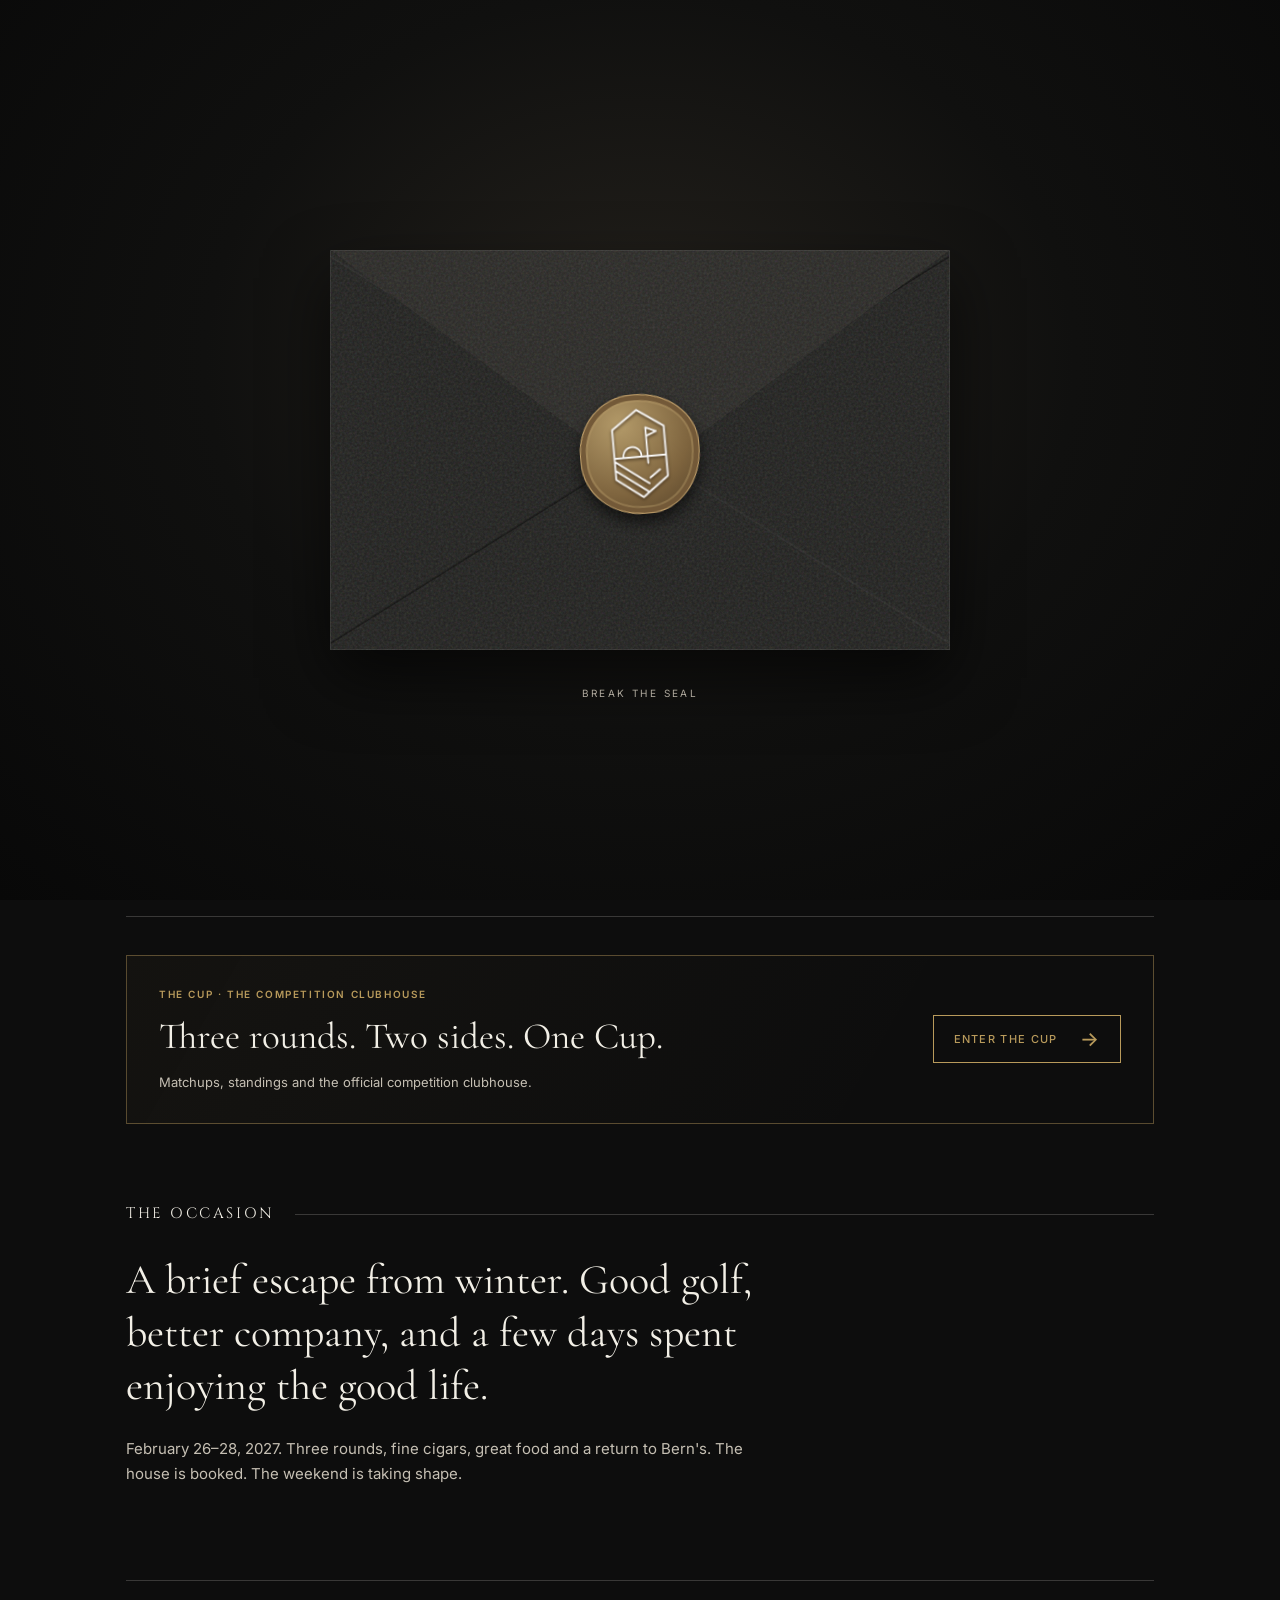
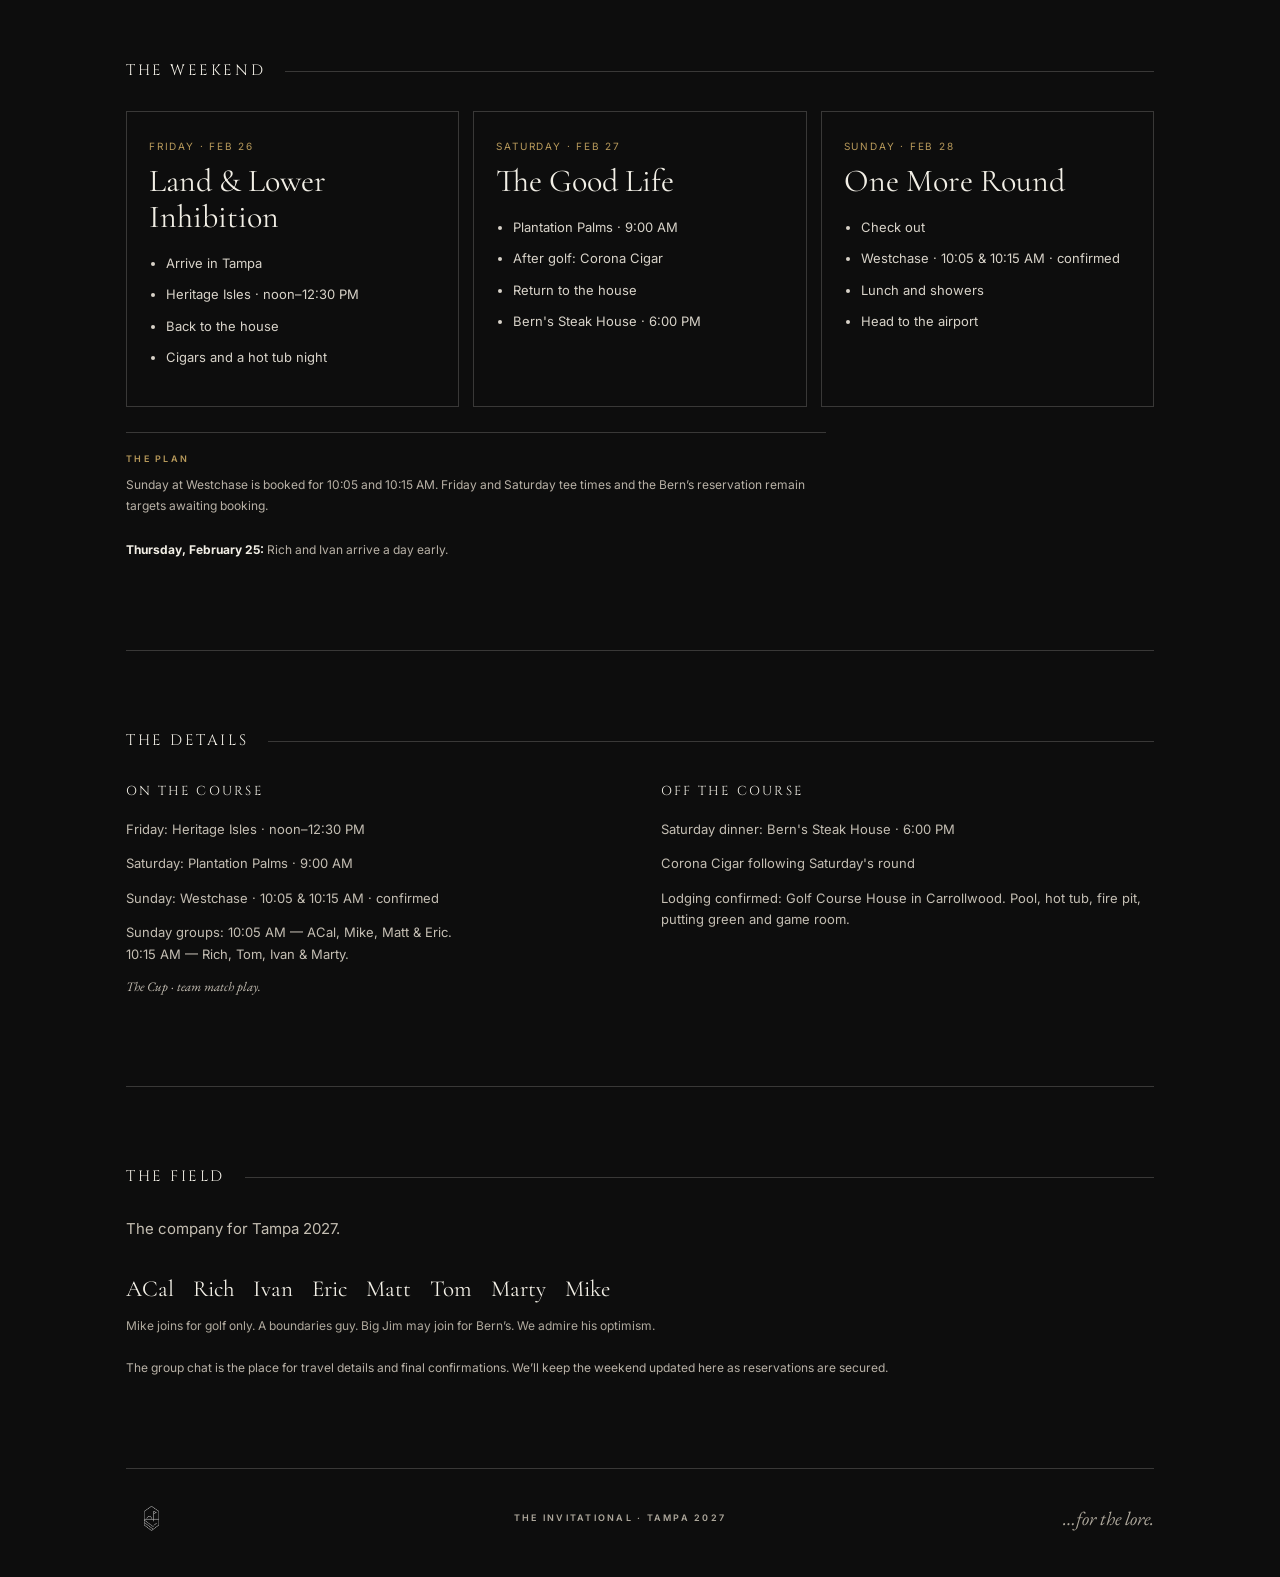
==== commit e0e41c7e: "Confirm Sunday Westchase tee times and assign foursomes" ====
--- a/index.html
+++ b/index.html
@@ -17,8 +17,8 @@
  <a class="cup-entry-button" href="https://cup.theinvitational.vip">ENTER THE CUP <span aria-hidden="true">→</span></a>
 </section>
 <section class="section"><div class="section-head"><h2>THE OCCASION</h2></div><p class="lead">A brief escape from winter. Good golf, better company, and a few days spent enjoying the good life.</p><p class="sublead">February 26–28, 2027. Three rounds, fine cigars, great food and a return to Bern's. The house is booked. The weekend is taking shape.</p></section><div class="line"></div>
-<section class="section" id="weekend"><div class="section-head"><h2>THE WEEKEND</h2></div><div class="days"><article class="day"><div class="date">FRIDAY · FEB 26</div><h3>Land &amp; Lower Inhibition</h3><ul><li>Arrive in Tampa</li><li>Heritage Isles · noon–12:30 PM</li><li>Back to the house</li><li>Cigars and a hot tub night</li></ul></article><article class="day"><div class="date">SATURDAY · FEB 27</div><h3>The Good Life</h3><ul><li>Plantation Palms · 9:00 AM</li><li>After golf: Corona Cigar</li><li>Return to the house</li><li>Bern's Steak House · 6:00 PM</li></ul></article><article class="day"><div class="date">SUNDAY · FEB 28</div><h3>One More Round</h3><ul><li>Check out</li><li>Westchase · 9:00 AM</li><li>Lunch and showers</li><li>Head to the airport</li></ul></article></div><p class="booking-note"><span class="kicker gold">The plan</span>Courses and dinner are decided. Times shown are targets; tee times and the Bern’s reservation are awaiting booking.</p><p class="note"><strong>Thursday, February 25:</strong> Rich and Ivan arrive a day early.</p></section><div class="line"></div>
-<section class="section"><div class="section-head"><h2>THE DETAILS</h2></div><div class="overview"><div><h3>ON THE COURSE</h3><p>Friday: Heritage Isles · noon–12:30 PM</p><p>Saturday: Plantation Palms · 9:00 AM</p><p>Sunday: Westchase · 9:00 AM</p><p class="micro">The Cup · team match play.</p></div><div><h3>OFF THE COURSE</h3><p>Saturday dinner: Bern's Steak House · 6:00 PM</p><p>Corona Cigar following Saturday's round</p><p>Lodging confirmed: Golf Course House in Carrollwood. Pool, hot tub, fire pit, putting green and game room.</p></div></div></section><div class="line"></div>
+<section class="section" id="weekend"><div class="section-head"><h2>THE WEEKEND</h2></div><div class="days"><article class="day"><div class="date">FRIDAY · FEB 26</div><h3>Land &amp; Lower Inhibition</h3><ul><li>Arrive in Tampa</li><li>Heritage Isles · noon–12:30 PM</li><li>Back to the house</li><li>Cigars and a hot tub night</li></ul></article><article class="day"><div class="date">SATURDAY · FEB 27</div><h3>The Good Life</h3><ul><li>Plantation Palms · 9:00 AM</li><li>After golf: Corona Cigar</li><li>Return to the house</li><li>Bern's Steak House · 6:00 PM</li></ul></article><article class="day"><div class="date">SUNDAY · FEB 28</div><h3>One More Round</h3><ul><li>Check out</li><li>Westchase · 10:05 &amp; 10:15 AM · confirmed</li><li>Lunch and showers</li><li>Head to the airport</li></ul></article></div><p class="booking-note"><span class="kicker gold">The plan</span>Sunday at Westchase is booked for 10:05 and 10:15 AM. Friday and Saturday tee times and the Bern’s reservation remain targets awaiting booking.</p><p class="note"><strong>Thursday, February 25:</strong> Rich and Ivan arrive a day early.</p></section><div class="line"></div>
+<section class="section"><div class="section-head"><h2>THE DETAILS</h2></div><div class="overview"><div><h3>ON THE COURSE</h3><p>Friday: Heritage Isles · noon–12:30 PM</p><p>Saturday: Plantation Palms · 9:00 AM</p><p>Sunday: Westchase · 10:05 &amp; 10:15 AM · confirmed</p><p>Sunday groups: 10:05 AM — ACal, Mike, Matt &amp; Eric.<br/>10:15 AM — Rich, Tom, Ivan &amp; Marty.</p><p class="micro">The Cup · team match play.</p></div><div><h3>OFF THE COURSE</h3><p>Saturday dinner: Bern's Steak House · 6:00 PM</p><p>Corona Cigar following Saturday's round</p><p>Lodging confirmed: Golf Course House in Carrollwood. Pool, hot tub, fire pit, putting green and game room.</p></div></div></section><div class="line"></div>
 <section class="section"><div class="section-head"><h2>THE FIELD</h2></div><p class="sublead">The company for Tampa 2027.</p><div class="field"><span>ACal</span><span>Rich</span><span>Ivan</span><span>Eric</span><span>Matt</span><span>Tom</span><span>Marty</span><span>Mike</span><div class="aside">Mike joins for golf only. A boundaries guy. Big Jim may join for Bern’s. We admire his optimism.</div></div><p class="note">The group chat is the place for travel details and final confirmations. We’ll keep the weekend updated here as reservations are secured.</p></section></main><footer class="footer"><button class="back-nine-seal" type="button" aria-label="For the Lore · tap five times for a little extra"><img src="assets/master-logo-f195ab221714.png" alt=""/></button><span class="secret-status" role="status" aria-live="polite"></span><span class="kicker">THE INVITATIONAL · TAMPA 2027</span><span class="whisper">…for the lore.</span></footer></div></section><div aria-hidden="true" id="chronicle"></div><section aria-label="The Chronicle" class="chronicle chronicle-v2" id="chronicle-page">
 <div class="shell">
 <header class="topbar"><a class="brand" href="#invitation"><img alt="" src="assets/master-logo-f195ab221714.png"/><span>For the Lore</span></a><nav aria-label="Main navigation" class="nav"><a href="#invitation">The Weekend</a><a aria-current="page" href="#chronicle">Chronicle</a><a class="cup-nav-link" href="https://cup.theinvitational.vip">The Cup <span aria-hidden="true">↗</span></a></nav></header>
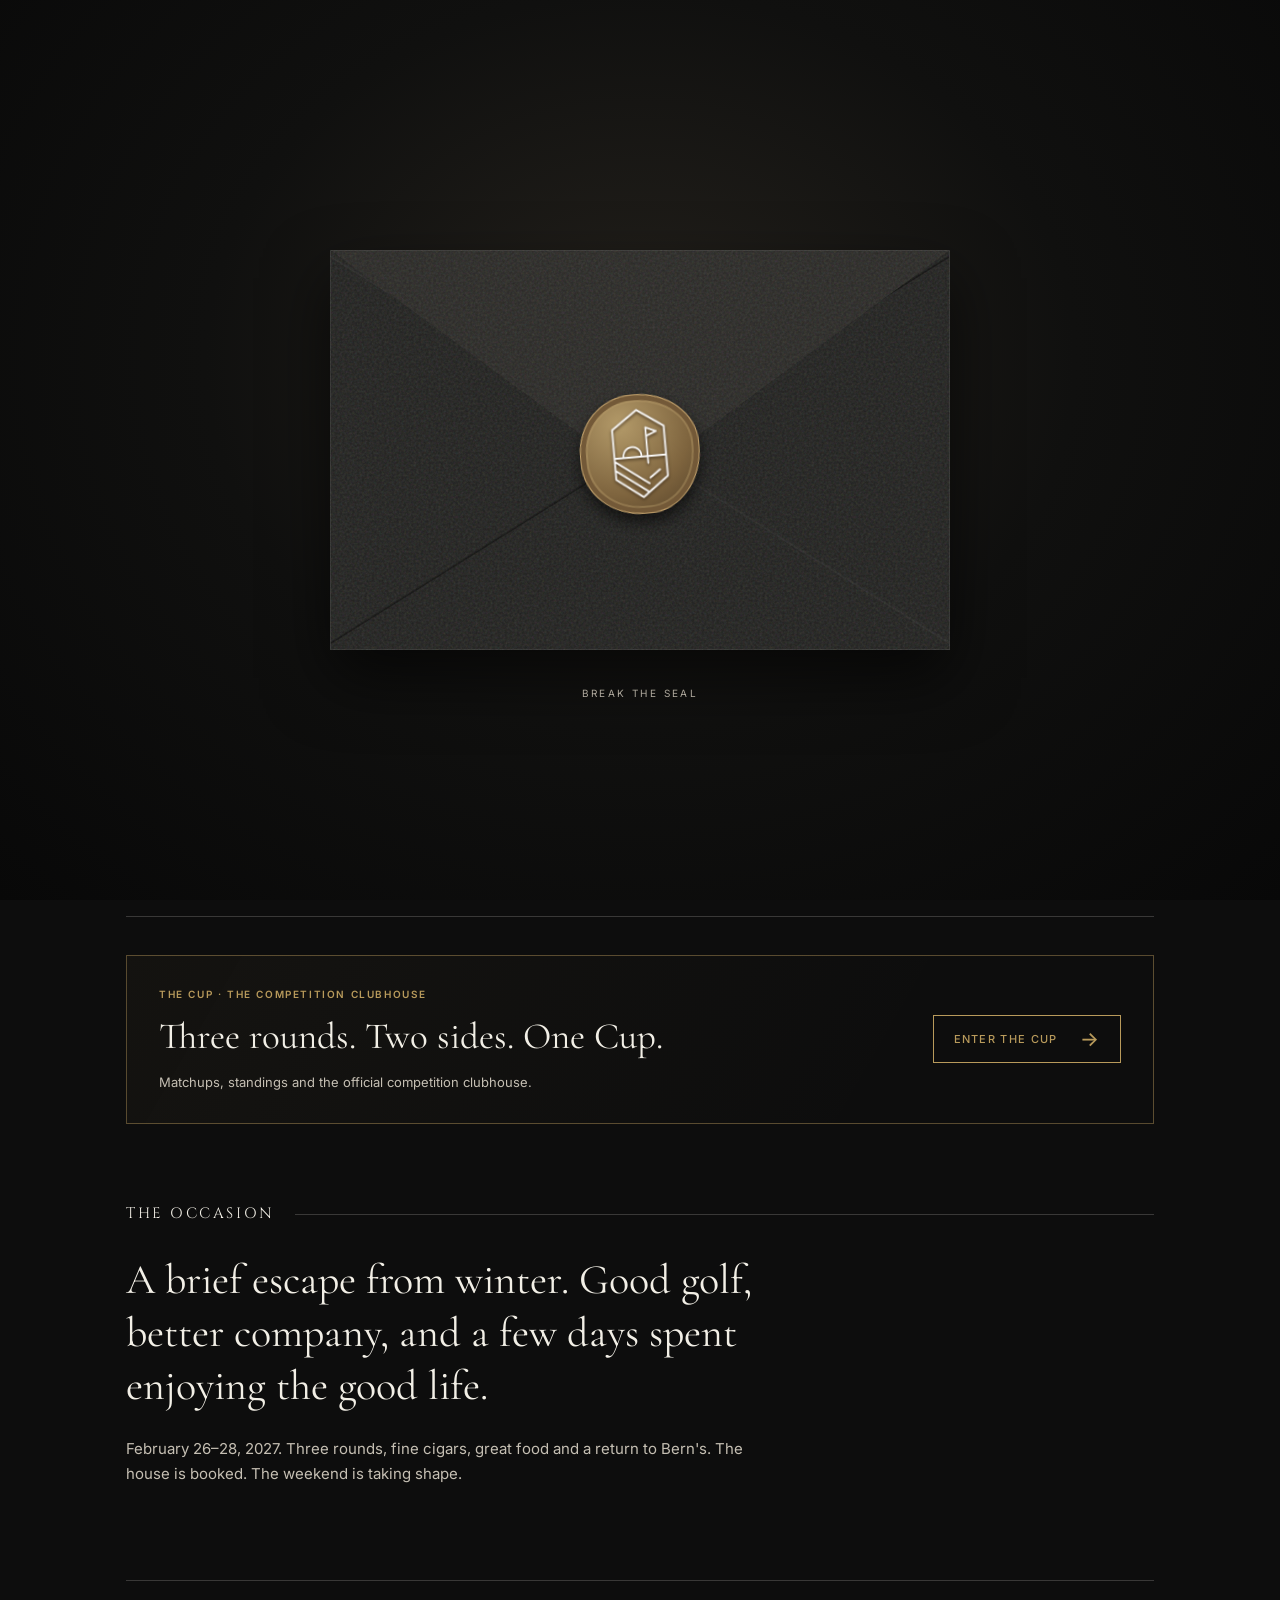
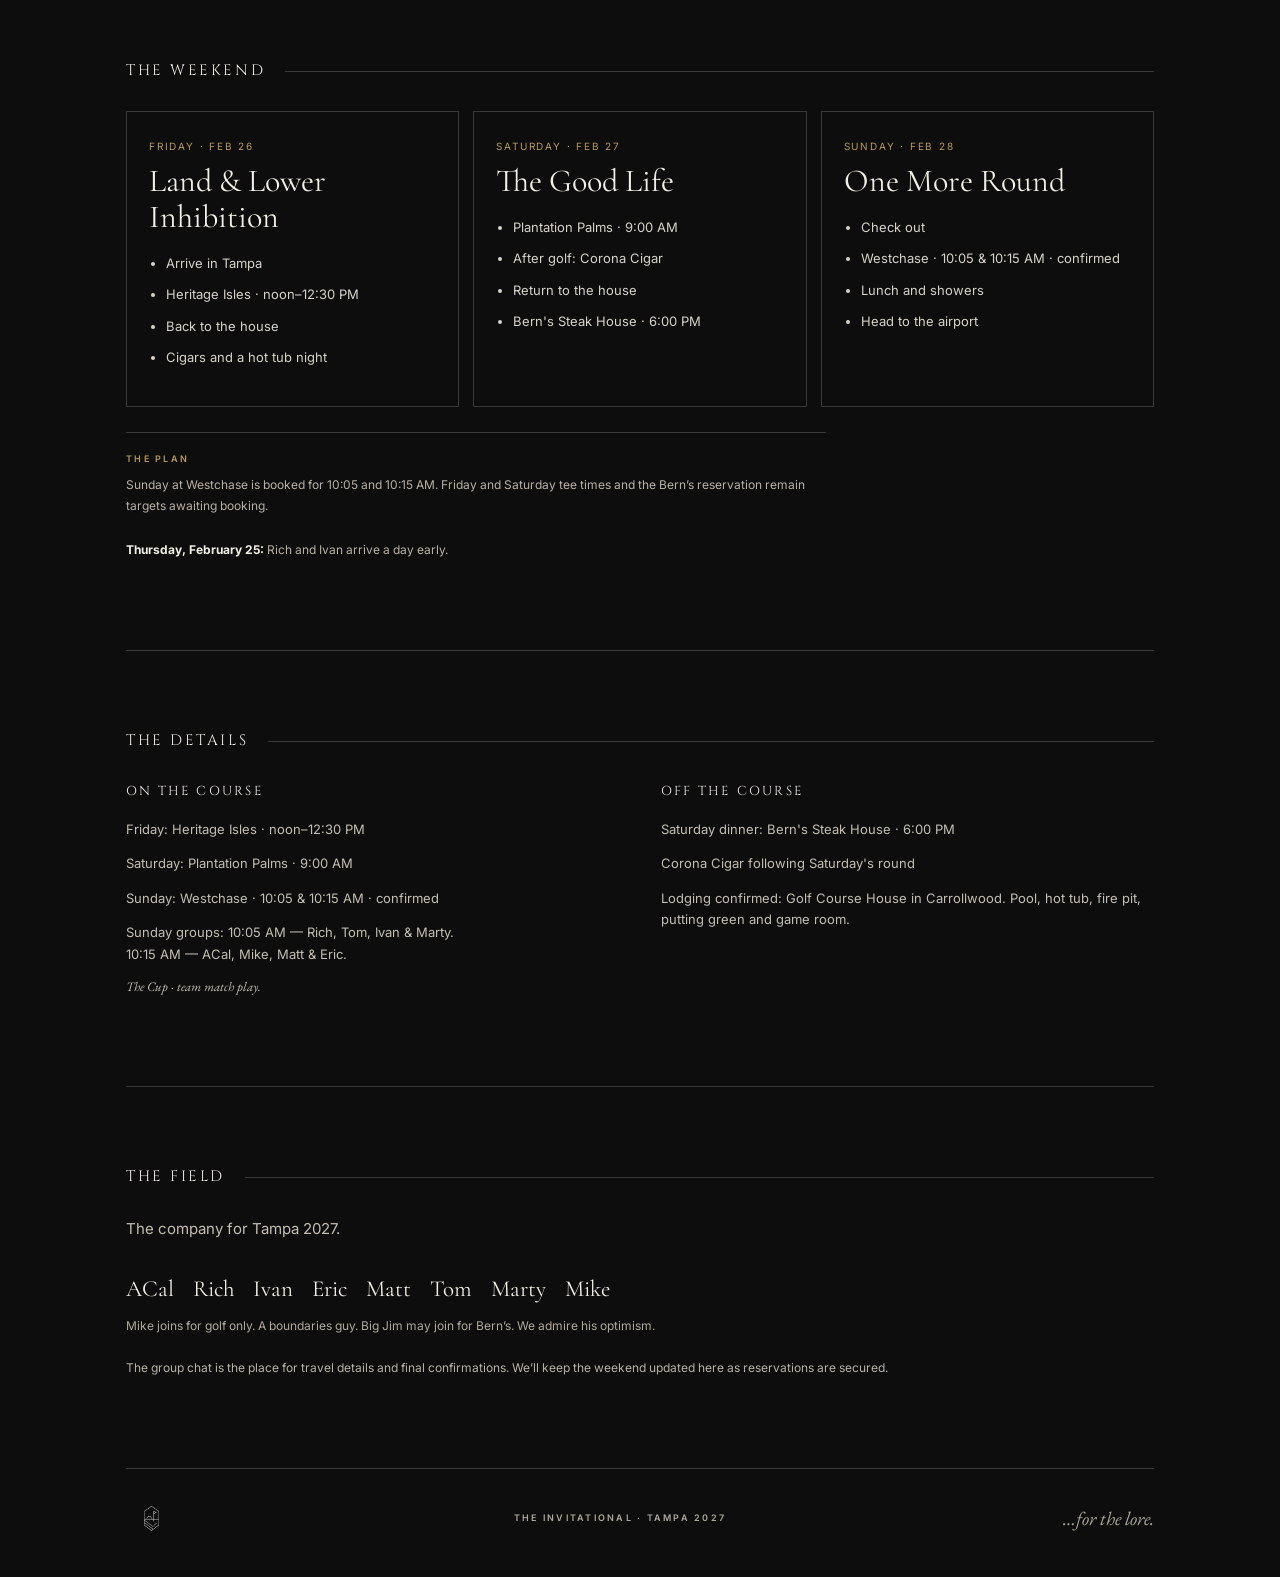
==== commit 803dee78: "Swap Sunday foursome tee order" ====
--- a/index.html
+++ b/index.html
@@ -1,5 +1,5 @@
 <!DOCTYPE html>
-<html lang="en"><head><meta charset="utf-8"/><meta content="width=device-width, initial-scale=1" name="viewport"/><meta content="#0D0D0D" name="theme-color"/><title>The Invitational · Tampa 2027</title><link href="styles.css" rel="stylesheet"/><meta name="description" content="Three rounds. A return to Bern’s. Another chapter awaits. Tampa · February 26–28, 2027."><meta property="og:title" content="The Invitational · Tampa 2027"><meta property="og:description" content="Three rounds. A return to Bern’s. Another chapter awaits."><meta property="og:type" content="website"><meta property="og:url" content="https://theinvitational.vip/"></head><body><section class="intro envelope-intro" id="intro" aria-label="Your invitation">
+<html lang="en"><head><meta charset="utf-8"/><meta content="width=device-width, initial-scale=1" name="viewport"/><meta content="#0D0D0D" name="theme-color"/><title>The Invitational · Tampa 2027</title><link href="styles.css" rel="stylesheet"/><meta name="description" content="Three rounds. A return to Bern’s. Another chapter awaits. Tampa · February 26–28, 2027."><meta property="og:title" content="The Invitational · Tampa 2027"><meta property="og:description" content="Three rounds. A return to Bern’s. Another chapter awaits."><meta property="og:type" content="website"><meta property="og:url" content="https://theinvitational.vip/"><link rel="apple-touch-icon" sizes="180x180" href="/apple-touch-icon.png"><link rel="icon" type="image/png" sizes="192x192" href="/icon-192.png"><link rel="manifest" href="/site.webmanifest"><meta name="apple-mobile-web-app-title" content="The Invitational"></head><body><section class="intro envelope-intro" id="intro" aria-label="Your invitation">
 <div class="envelope-scene">
 <div class="envelope" id="envelope"><div class="envelope-back"></div><div class="envelope-flap"></div><div class="envelope-front"></div>
 <button class="wax-seal" id="open-envelope" aria-label="Open your invitation" aria-expanded="false" aria-controls="invitation-card"><img src="assets/master-logo-f195ab221714.png" alt="For the Lore Master Logo"/></button></div>
@@ -18,7 +18,7 @@
 </section>
 <section class="section"><div class="section-head"><h2>THE OCCASION</h2></div><p class="lead">A brief escape from winter. Good golf, better company, and a few days spent enjoying the good life.</p><p class="sublead">February 26–28, 2027. Three rounds, fine cigars, great food and a return to Bern's. The house is booked. The weekend is taking shape.</p></section><div class="line"></div>
 <section class="section" id="weekend"><div class="section-head"><h2>THE WEEKEND</h2></div><div class="days"><article class="day"><div class="date">FRIDAY · FEB 26</div><h3>Land &amp; Lower Inhibition</h3><ul><li>Arrive in Tampa</li><li>Heritage Isles · noon–12:30 PM</li><li>Back to the house</li><li>Cigars and a hot tub night</li></ul></article><article class="day"><div class="date">SATURDAY · FEB 27</div><h3>The Good Life</h3><ul><li>Plantation Palms · 9:00 AM</li><li>After golf: Corona Cigar</li><li>Return to the house</li><li>Bern's Steak House · 6:00 PM</li></ul></article><article class="day"><div class="date">SUNDAY · FEB 28</div><h3>One More Round</h3><ul><li>Check out</li><li>Westchase · 10:05 &amp; 10:15 AM · confirmed</li><li>Lunch and showers</li><li>Head to the airport</li></ul></article></div><p class="booking-note"><span class="kicker gold">The plan</span>Sunday at Westchase is booked for 10:05 and 10:15 AM. Friday and Saturday tee times and the Bern’s reservation remain targets awaiting booking.</p><p class="note"><strong>Thursday, February 25:</strong> Rich and Ivan arrive a day early.</p></section><div class="line"></div>
-<section class="section"><div class="section-head"><h2>THE DETAILS</h2></div><div class="overview"><div><h3>ON THE COURSE</h3><p>Friday: Heritage Isles · noon–12:30 PM</p><p>Saturday: Plantation Palms · 9:00 AM</p><p>Sunday: Westchase · 10:05 &amp; 10:15 AM · confirmed</p><p>Sunday groups: 10:05 AM — ACal, Mike, Matt &amp; Eric.<br/>10:15 AM — Rich, Tom, Ivan &amp; Marty.</p><p class="micro">The Cup · team match play.</p></div><div><h3>OFF THE COURSE</h3><p>Saturday dinner: Bern's Steak House · 6:00 PM</p><p>Corona Cigar following Saturday's round</p><p>Lodging confirmed: Golf Course House in Carrollwood. Pool, hot tub, fire pit, putting green and game room.</p></div></div></section><div class="line"></div>
+<section class="section"><div class="section-head"><h2>THE DETAILS</h2></div><div class="overview"><div><h3>ON THE COURSE</h3><p>Friday: Heritage Isles · noon–12:30 PM</p><p>Saturday: Plantation Palms · 9:00 AM</p><p>Sunday: Westchase · 10:05 &amp; 10:15 AM · confirmed</p><p>Sunday groups: 10:05 AM — Rich, Tom, Ivan &amp; Marty.<br/>10:15 AM — ACal, Mike, Matt &amp; Eric.</p><p class="micro">The Cup · team match play.</p></div><div><h3>OFF THE COURSE</h3><p>Saturday dinner: Bern's Steak House · 6:00 PM</p><p>Corona Cigar following Saturday's round</p><p>Lodging confirmed: Golf Course House in Carrollwood. Pool, hot tub, fire pit, putting green and game room.</p></div></div></section><div class="line"></div>
 <section class="section"><div class="section-head"><h2>THE FIELD</h2></div><p class="sublead">The company for Tampa 2027.</p><div class="field"><span>ACal</span><span>Rich</span><span>Ivan</span><span>Eric</span><span>Matt</span><span>Tom</span><span>Marty</span><span>Mike</span><div class="aside">Mike joins for golf only. A boundaries guy. Big Jim may join for Bern’s. We admire his optimism.</div></div><p class="note">The group chat is the place for travel details and final confirmations. We’ll keep the weekend updated here as reservations are secured.</p></section></main><footer class="footer"><button class="back-nine-seal" type="button" aria-label="For the Lore · tap five times for a little extra"><img src="assets/master-logo-f195ab221714.png" alt=""/></button><span class="secret-status" role="status" aria-live="polite"></span><span class="kicker">THE INVITATIONAL · TAMPA 2027</span><span class="whisper">…for the lore.</span></footer></div></section><div aria-hidden="true" id="chronicle"></div><section aria-label="The Chronicle" class="chronicle chronicle-v2" id="chronicle-page">
 <div class="shell">
 <header class="topbar"><a class="brand" href="#invitation"><img alt="" src="assets/master-logo-f195ab221714.png"/><span>For the Lore</span></a><nav aria-label="Main navigation" class="nav"><a href="#invitation">The Weekend</a><a aria-current="page" href="#chronicle">Chronicle</a><a class="cup-nav-link" href="https://cup.theinvitational.vip">The Cup <span aria-hidden="true">↗</span></a></nav></header>
